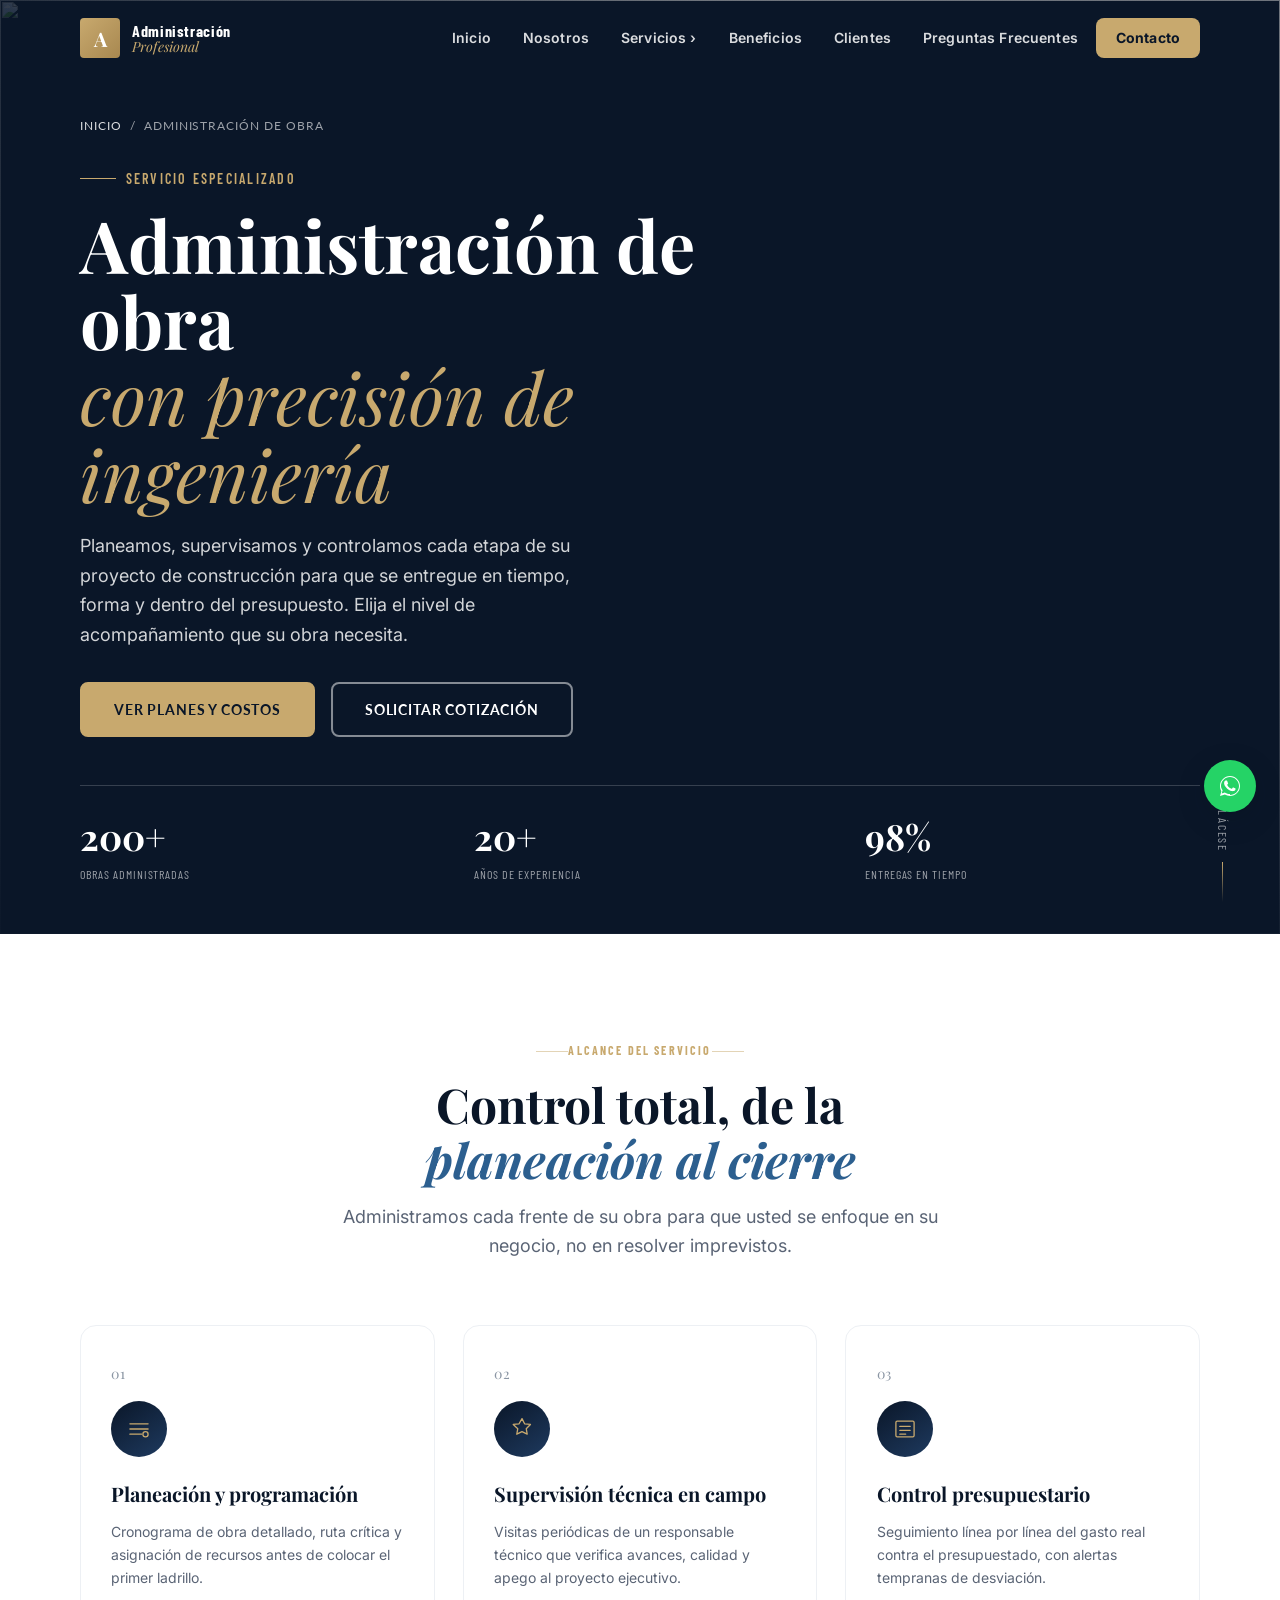
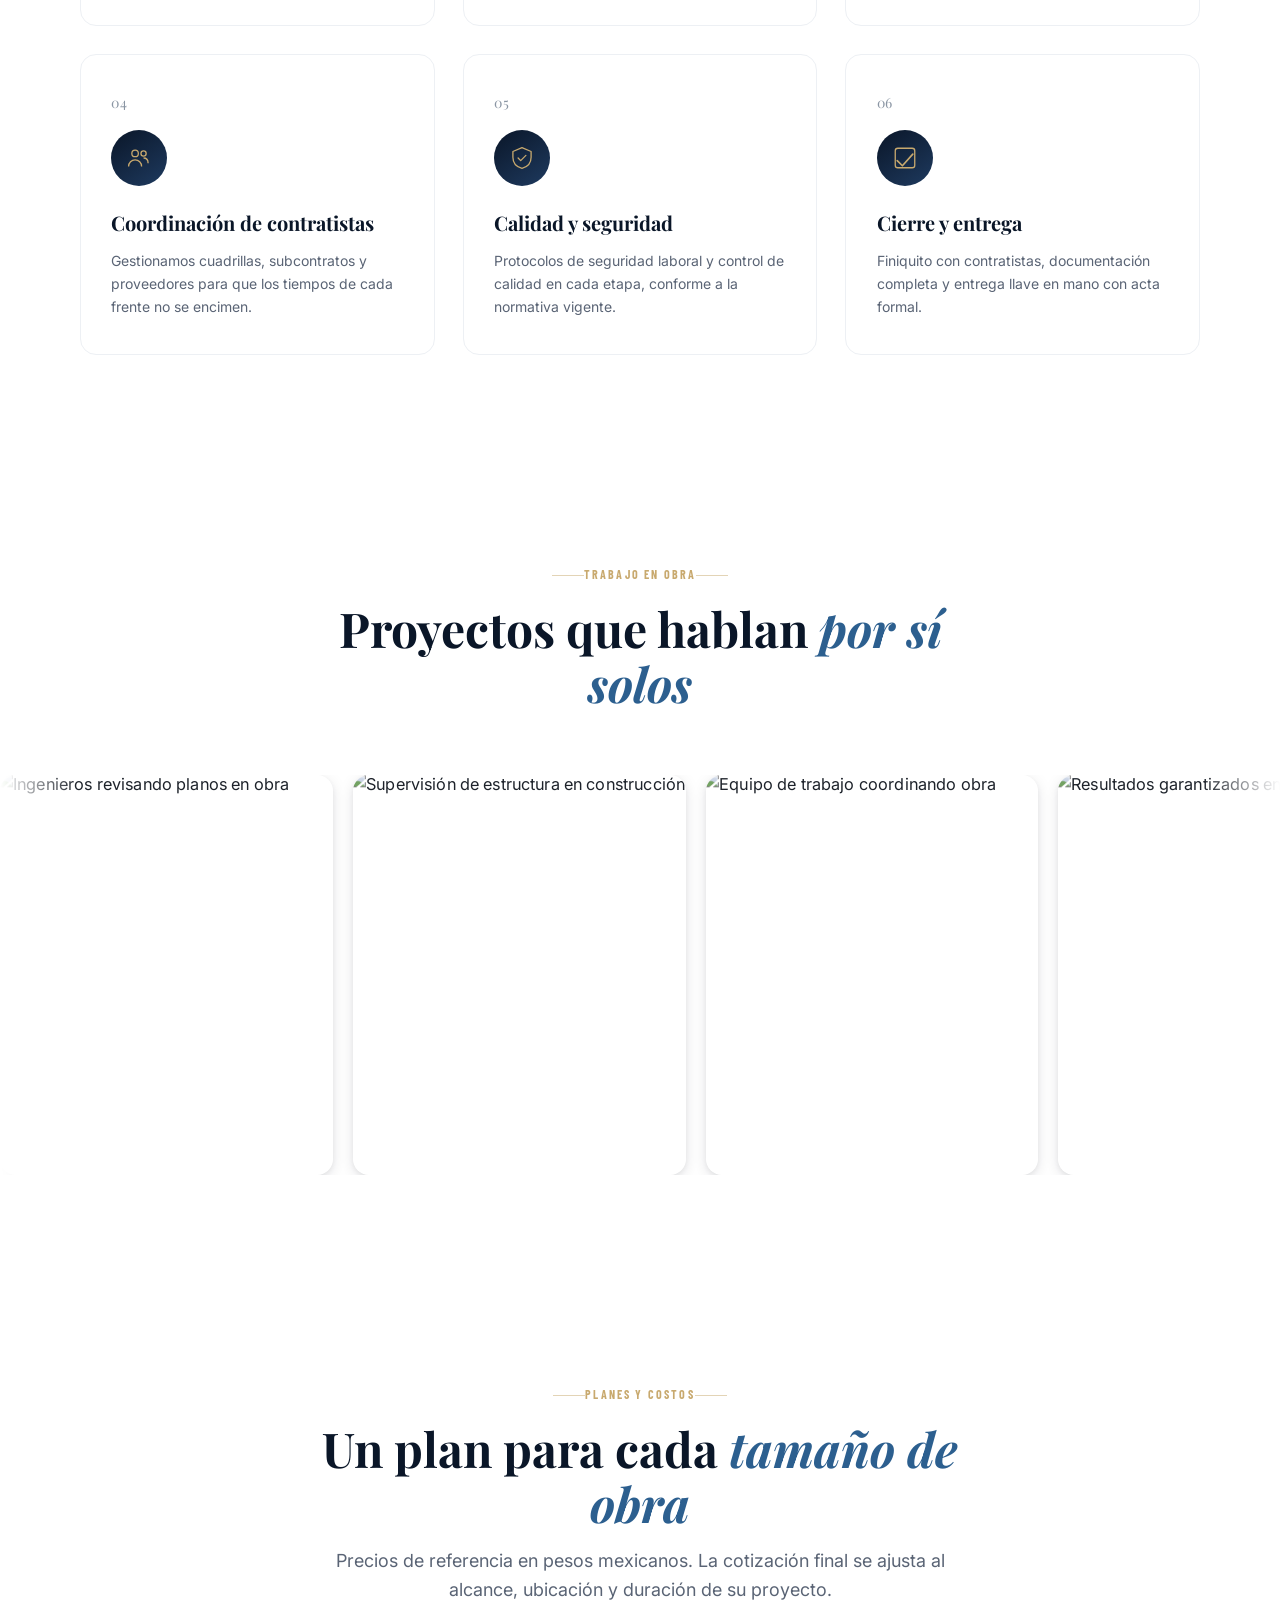
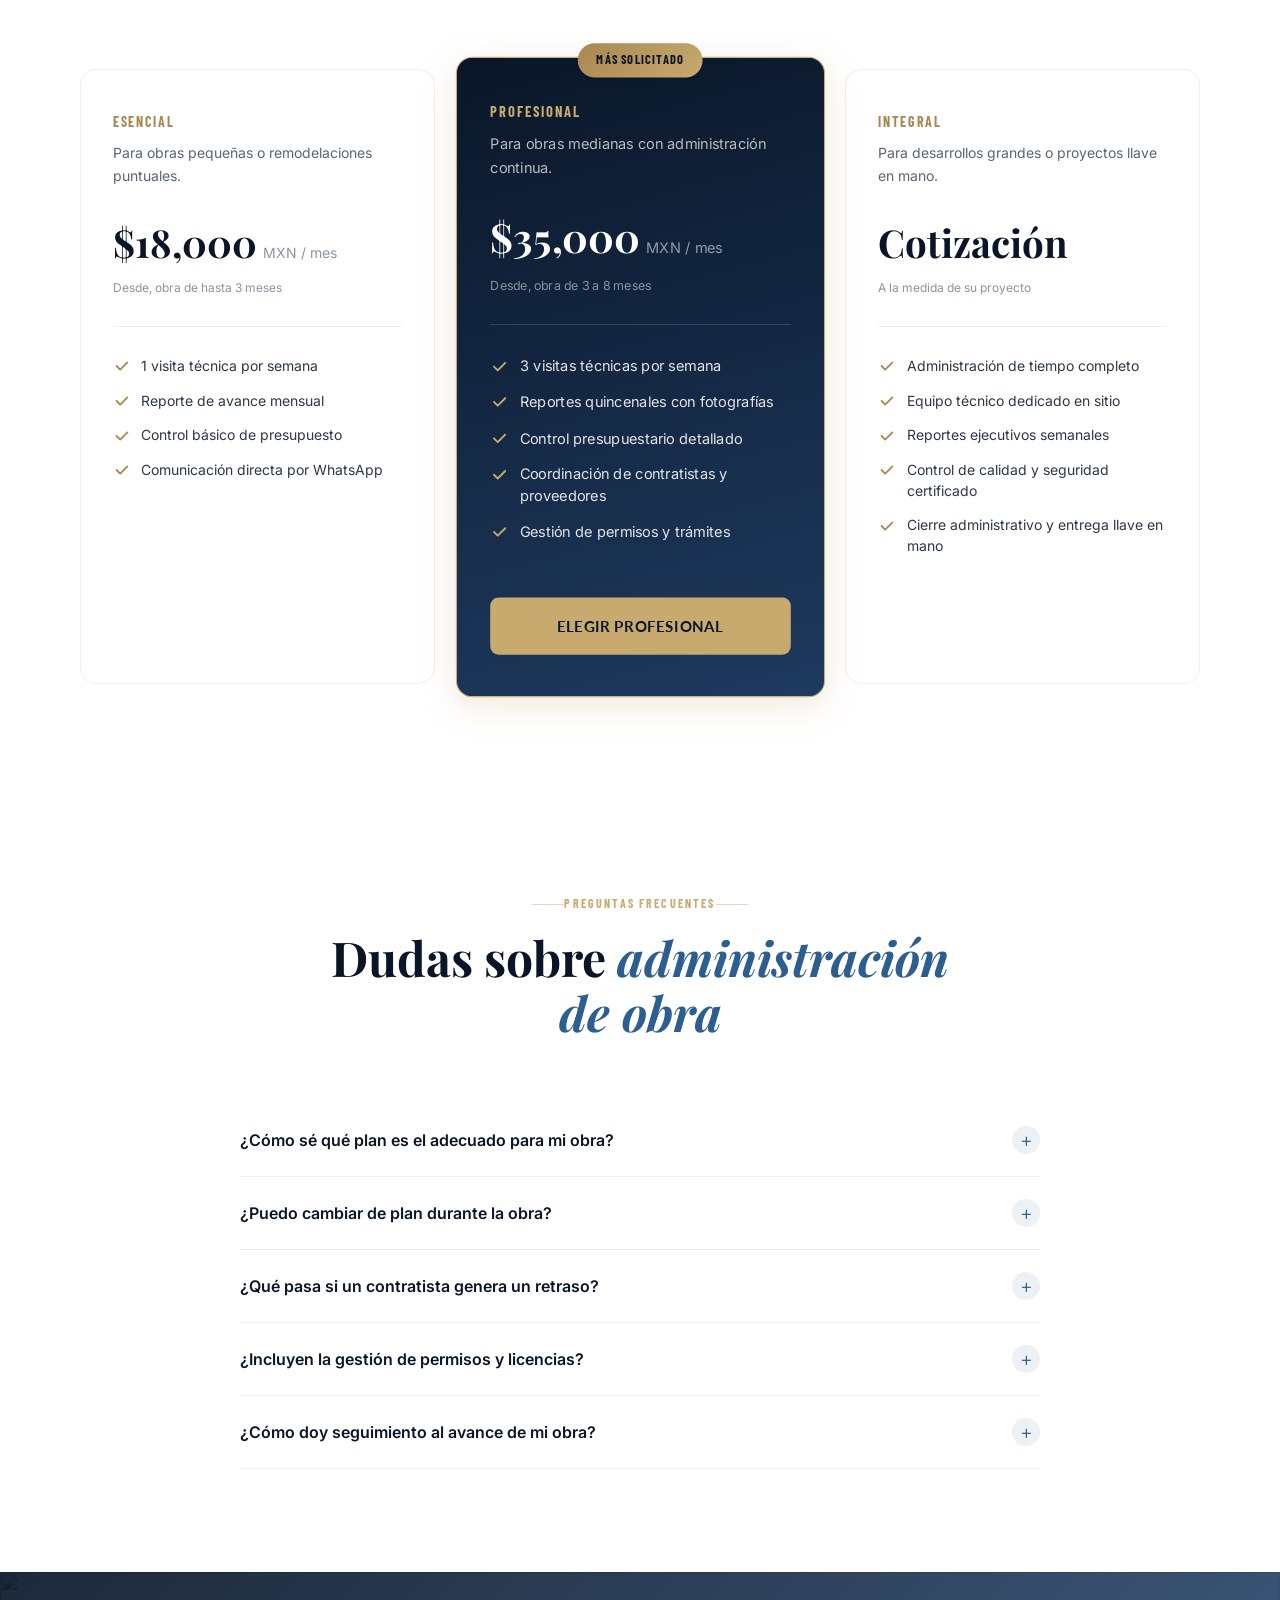
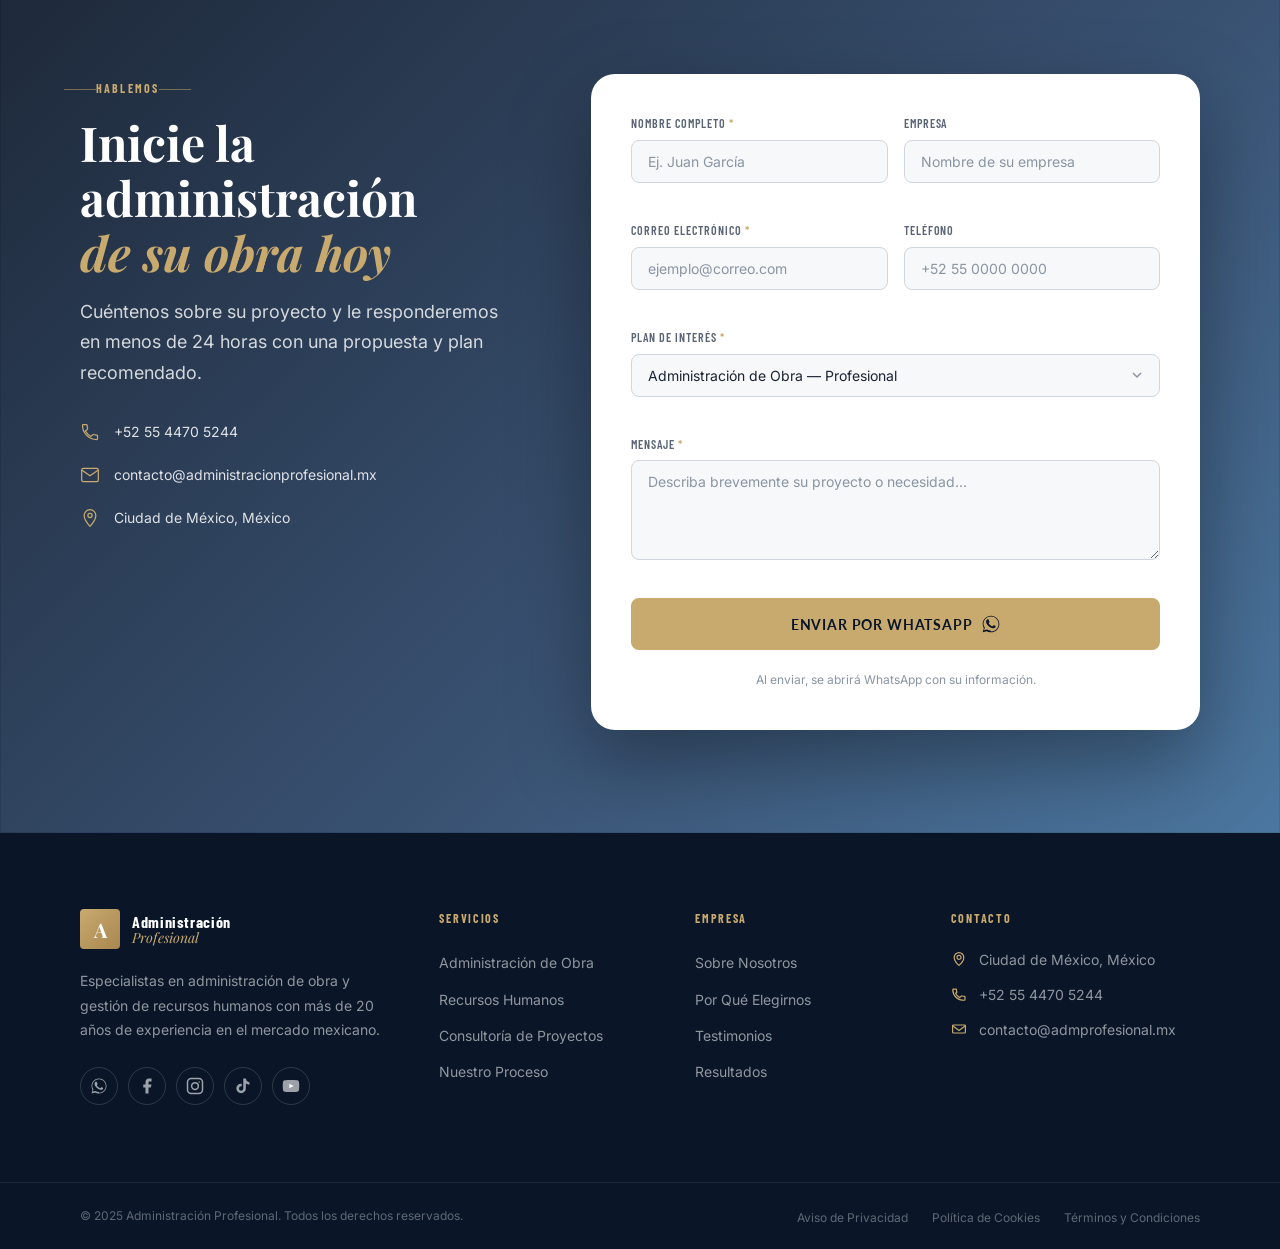
==== administracion-de-obra.html @ e3b8bb95 "nueva pagina" ====
<!DOCTYPE html>
<html lang="es">
<head>
  <meta charset="UTF-8" />
  <meta name="viewport" content="width=device-width, initial-scale=1.0" />
  <meta name="description" content="Administración de obra profesional: planeación, supervisión técnica, control presupuestario y coordinación de contratistas. Conozca nuestros planes y costos." />
  <meta name="keywords" content="administración de obra, supervisión de obra, control presupuestario, construcción, planes y costos, México" />
  <meta name="author" content="Servicios Profesionales" />
  <meta property="og:title" content="Administración de Obra | Planes y Costos | Servicios Profesionales" />
  <meta property="og:description" content="Control total del ciclo constructivo. Conozca a detalle qué incluye nuestro servicio de administración de obra y elija el plan ideal para su proyecto." />
  <meta property="og:type" content="website" />
  <meta property="og:image" content="https://images.pexels.com/videos/1197802/free-video-1197802.jpg?auto=compress&cs=tinysrgb&h=630&w=1200" />
  <title>Administración de Obra | Planes y Costos | Servicios Profesionales</title>
  <link rel="icon" type="image/svg+xml" href="data:image/svg+xml,<svg xmlns='http://www.w3.org/2000/svg' viewBox='0 0 32 32'><rect width='32' height='32' rx='4' fill='%230A1628'/><text y='24' x='4' font-size='22' fill='%23C8A96E'>A</text></svg>" />
  <link rel="preconnect" href="https://fonts.googleapis.com" />
  <link rel="preconnect" href="https://fonts.gstatic.com" crossorigin />
  <link href="https://fonts.googleapis.com/css2?family=Playfair+Display:ital,wght@0,400;0,600;0,700;1,400&family=Inter:wght@300;400;500;600&family=Barlow+Condensed:wght@400;500;600;700&family=Lato:wght@300;400;700&display=swap" rel="stylesheet" />
  <link rel="stylesheet" href="style.css" />
</head>
<body>

  <!-- Barra de progreso de scroll -->
  <div id="scroll-progress" aria-hidden="true"></div>

  <!-- ===== HEADER ===== -->
  <header id="header" role="banner">
    <div class="header-inner">
      <a href="index.html#inicio" class="logo" aria-label="Ir al inicio">
        <span class="logo-mark">A</span>
        <span class="logo-text">
          <strong>Administración</strong>
          <em>Profesional</em>
        </span>
      </a>

      <!-- Nav desktop: visible en escritorio, oculto en móvil -->
      <nav id="main-nav-desktop" role="navigation" aria-label="Menú principal" class="nav-desktop">
        <ul class="nav-list">
          <li><a href="index.html#inicio" class="nav-link">Inicio</a></li>
          <li><a href="index.html#nosotros" class="nav-link">Nosotros</a></li>
          <li class="has-submenu">
            <a href="index.html#servicios" class="nav-link active">Servicios <span class="chevron">›</span></a>
            <ul class="submenu" role="menu">
              <li><a href="administracion-de-obra.html" role="menuitem">Administración de Obra</a></li>
              <li><a href="index.html#servicios" role="menuitem">Recursos Humanos</a></li>
            </ul>
          </li>
          <li><a href="index.html#beneficios" class="nav-link">Beneficios</a></li>
          <li><a href="index.html#clientes" class="nav-link">Clientes</a></li>
          <li><a href="index.html#faq" class="nav-link">Preguntas Frecuentes</a></li>
          <li><a href="#contacto" class="nav-link nav-cta">Contacto</a></li>
        </ul>
      </nav>

      <!-- Hamburger: visible solo en móvil -->
      <button class="hamburger" id="hamburger" aria-label="Abrir menú" aria-expanded="false" aria-controls="main-nav-mobile">
        <span></span><span></span><span></span>
      </button>
    </div>
  </header>

  <!-- Nav móvil: drawer independiente fuera del header -->
  <div id="main-nav-mobile" class="mobile-nav" aria-hidden="true" role="dialog" aria-label="Menú de navegación">
    <nav>
      <ul class="mobile-nav-list">
        <li><a href="index.html#inicio">Inicio</a></li>
        <li><a href="index.html#nosotros">Nosotros</a></li>
        <li><a href="administracion-de-obra.html">Administración de Obra</a></li>
        <li><a href="index.html#servicios">Recursos Humanos</a></li>
        <li><a href="index.html#beneficios">Beneficios</a></li>
        <li><a href="index.html#clientes">Clientes</a></li>
        <li><a href="index.html#faq">Preguntas Frecuentes</a></li>
        <li class="mobile-nav-cta"><a href="#contacto">Contacto</a></li>
      </ul>
    </nav>
  </div>
  <div class="nav-overlay" id="nav-overlay" aria-hidden="true"></div>

  <!-- ===== MINI HERO CON VIDEO ===== -->
  <section id="inicio" class="mini-hero" aria-label="Administración de Obra">
    <div class="mini-hero-media" aria-hidden="true">
      <img src="https://images.pexels.com/videos/1197802/free-video-1197802.jpg?auto=compress&cs=tinysrgb&h=1080&w=1920" alt="" id="mini-hero-poster" />
      <video autoplay muted loop playsinline preload="metadata"
             poster="https://images.pexels.com/videos/1197802/free-video-1197802.jpg?auto=compress&cs=tinysrgb&h=1080&w=1920">
        <source src="https://videos.pexels.com/video-files/1197802/1197802-hd_1920_1080_25fps.mp4" type="video/mp4" />
      </video>
    </div>
    <div class="mini-hero-overlay" aria-hidden="true"></div>

    <div class="mini-hero-content">
      <p class="mini-hero-crumb">
        <a href="index.html">Inicio</a> <span aria-hidden="true">/</span> <span>Administración de Obra</span>
      </p>
      <span class="mini-hero-eyebrow">Servicio especializado</span>
      <h1 class="mini-hero-title">Administración de obra<em>con precisión de ingeniería</em></h1>
      <p class="mini-hero-desc">Planeamos, supervisamos y controlamos cada etapa de su proyecto de construcción para que se entregue en tiempo, forma y dentro del presupuesto. Elija el nivel de acompañamiento que su obra necesita.</p>
      <div class="mini-hero-actions">
        <a href="#planes" class="btn btn-primary">Ver planes y costos</a>
        <a href="#contacto" class="btn btn-outline">Solicitar cotización</a>
      </div>

      <div class="mini-hero-stats">
        <div class="mini-hero-stat">
          <strong>200+</strong>
          <span>Obras administradas</span>
        </div>
        <div class="mini-hero-stat">
          <strong>20+</strong>
          <span>Años de experiencia</span>
        </div>
        <div class="mini-hero-stat">
          <strong>98%</strong>
          <span>Entregas en tiempo</span>
        </div>
      </div>
    </div>

    <div class="mini-hero-scroll-cue" aria-hidden="true">
      <span>Desplácese</span>
      <div class="cue-line"></div>
    </div>
  </section>

  <!-- ===== QUÉ INCLUYE EL SERVICIO ===== -->
  <section id="alcance" class="section coverage-section" aria-label="Qué incluye el servicio">
    <div class="container">
      <div class="section-header reveal-up">
        <span class="section-eyebrow">Alcance del servicio</span>
        <h2 class="section-title">Control total, de la <em>planeación al cierre</em></h2>
        <p class="section-subtitle">Administramos cada frente de su obra para que usted se enfoque en su negocio, no en resolver imprevistos.</p>
      </div>

      <div class="coverage-grid">

        <div class="coverage-card reveal-up" style="--delay: 0s">
          <span class="coverage-index">01</span>
          <div class="coverage-icon" aria-hidden="true">
            <svg viewBox="0 0 40 40" fill="none"><path d="M6 12h28M6 20h28M6 28h18" stroke="currentColor" stroke-width="2" stroke-linecap="round"/><circle cx="30" cy="28" r="4" stroke="currentColor" stroke-width="2"/></svg>
          </div>
          <h3>Planeación y programación</h3>
          <p>Cronograma de obra detallado, ruta crítica y asignación de recursos antes de colocar el primer ladrillo.</p>
        </div>

        <div class="coverage-card reveal-up" style="--delay: 0.08s">
          <div class="coverage-index">02</div>
          <div class="coverage-icon" aria-hidden="true">
            <svg viewBox="0 0 40 40" fill="none"><path d="M20 4l4 8 9 1-6.5 6.5L28 28l-8-4-8 4 1.5-8.5L6.5 13l9-1 4.5-8z" stroke="currentColor" stroke-width="2" stroke-linejoin="round"/></svg>
          </div>
          <h3>Supervisión técnica en campo</h3>
          <p>Visitas periódicas de un responsable técnico que verifica avances, calidad y apego al proyecto ejecutivo.</p>
        </div>

        <div class="coverage-card reveal-up" style="--delay: 0.16s">
          <div class="coverage-index">03</div>
          <div class="coverage-icon" aria-hidden="true">
            <svg viewBox="0 0 40 40" fill="none"><rect x="6" y="8" width="28" height="24" rx="2" stroke="currentColor" stroke-width="2"/><path d="M12 16h16M12 22h16M12 28h9" stroke="currentColor" stroke-width="2" stroke-linecap="round"/></svg>
          </div>
          <h3>Control presupuestario</h3>
          <p>Seguimiento línea por línea del gasto real contra el presupuestado, con alertas tempranas de desviación.</p>
        </div>

        <div class="coverage-card reveal-up" style="--delay: 0.24s">
          <div class="coverage-index">04</div>
          <div class="coverage-icon" aria-hidden="true">
            <svg viewBox="0 0 40 40" fill="none"><circle cx="14" cy="13" r="5" stroke="currentColor" stroke-width="2"/><circle cx="27" cy="13" r="4" stroke="currentColor" stroke-width="2"/><path d="M4 33c0-6 4.5-10 10-10s10 4 10 10" stroke="currentColor" stroke-width="2"/><path d="M27 20c4 0 7 3 7 8" stroke="currentColor" stroke-width="2"/></svg>
          </div>
          <h3>Coordinación de contratistas</h3>
          <p>Gestionamos cuadrillas, subcontratos y proveedores para que los tiempos de cada frente no se encimen.</p>
        </div>

        <div class="coverage-card reveal-up" style="--delay: 0.32s">
          <div class="coverage-index">05</div>
          <div class="coverage-icon" aria-hidden="true">
            <svg viewBox="0 0 40 40" fill="none"><path d="M20 4l14 6v9c0 9-6 15-14 17-8-2-14-8-14-17v-9l14-6z" stroke="currentColor" stroke-width="2" stroke-linejoin="round"/><path d="M14 20l4 4 8-8" stroke="currentColor" stroke-width="2" stroke-linecap="round" stroke-linejoin="round"/></svg>
          </div>
          <h3>Calidad y seguridad</h3>
          <p>Protocolos de seguridad laboral y control de calidad en cada etapa, conforme a la normativa vigente.</p>
        </div>

        <div class="coverage-card reveal-up" style="--delay: 0.4s">
          <div class="coverage-index">06</div>
          <div class="coverage-icon" aria-hidden="true">
            <svg viewBox="0 0 40 40" fill="none"><path d="M8 24l8 8 16-18" stroke="currentColor" stroke-width="2.5" stroke-linecap="round" stroke-linejoin="round"/><rect x="5" y="5" width="30" height="30" rx="4" stroke="currentColor" stroke-width="2"/></svg>
          </div>
          <h3>Cierre y entrega</h3>
          <p>Finiquito con contratistas, documentación completa y entrega llave en mano con acta formal.</p>
        </div>

      </div>
    </div>
  </section>

  <!-- ===== GALERÍA EN MOVIMIENTO ===== -->
  <section class="section gallery-section" aria-label="Obras administradas">
    <div class="container">
      <div class="section-header reveal-up">
        <span class="section-eyebrow">Trabajo en obra</span>
        <h2 class="section-title">Proyectos que hablan <em>por sí solos</em></h2>
      </div>
    </div>
    <div class="gallery-marquee">
      <div class="gallery-track">

        <div class="gallery-item">
          <img src="https://images.unsplash.com/photo-1541888946425-d81bb19240f5?w=700&q=80" alt="Ingenieros revisando planos en obra" loading="lazy" />
          <div class="gallery-item-caption">Revisión de proyecto ejecutivo en sitio</div>
        </div>
        <div class="gallery-item">
          <img src="https://images.unsplash.com/photo-1504307651254-35680f356dfd?w=700&q=80" alt="Supervisión de estructura en construcción" loading="lazy" />
          <div class="gallery-item-caption">Supervisión de avance estructural</div>
        </div>
        <div class="gallery-item">
          <img src="https://images.unsplash.com/photo-1600880292203-757bb62b4baf?w=700&q=80" alt="Equipo de trabajo coordinando obra" loading="lazy" />
          <div class="gallery-item-caption">Reunión de coordinación en obra</div>
        </div>
        <div class="gallery-item">
          <img src="https://images.unsplash.com/photo-1504917595217-d4dc5ebe6122?w=700&q=80" alt="Resultados garantizados en construcción" loading="lazy" />
          <div class="gallery-item-caption">Resultados que se notan en obra</div>
        </div>
        <div class="gallery-item">
          <img src="https://images.unsplash.com/photo-1581094794329-c8112a89af12?w=700&q=80" alt="Control de calidad en materiales de obra" loading="lazy" />
          <div class="gallery-item-caption">Control de calidad de materiales</div>
        </div>
        <div class="gallery-item">
          <img src="https://images.unsplash.com/photo-1486406146926-c627a92ad1ab?w=700&q=80" alt="Planeación y documentación técnica" loading="lazy" />
          <div class="gallery-item-caption">Planeación y documentación técnica</div>
        </div>

        <!-- Set duplicado para loop continuo -->
        <div class="gallery-item" aria-hidden="true">
          <img src="https://images.unsplash.com/photo-1541888946425-d81bb19240f5?w=700&q=80" alt="" loading="lazy" />
          <div class="gallery-item-caption">Revisión de proyecto ejecutivo en sitio</div>
        </div>
        <div class="gallery-item" aria-hidden="true">
          <img src="https://images.unsplash.com/photo-1504307651254-35680f356dfd?w=700&q=80" alt="" loading="lazy" />
          <div class="gallery-item-caption">Supervisión de avance estructural</div>
        </div>
        <div class="gallery-item" aria-hidden="true">
          <img src="https://images.unsplash.com/photo-1600880292203-757bb62b4baf?w=700&q=80" alt="" loading="lazy" />
          <div class="gallery-item-caption">Reunión de coordinación en obra</div>
        </div>
        <div class="gallery-item" aria-hidden="true">
          <img src="https://images.unsplash.com/photo-1504917595217-d4dc5ebe6122?w=700&q=80" alt="" loading="lazy" />
          <div class="gallery-item-caption">Resultados que se notan en obra</div>
        </div>
        <div class="gallery-item" aria-hidden="true">
          <img src="https://images.unsplash.com/photo-1581094794329-c8112a89af12?w=700&q=80" alt="" loading="lazy" />
          <div class="gallery-item-caption">Control de calidad de materiales</div>
        </div>
        <div class="gallery-item" aria-hidden="true">
          <img src="https://images.unsplash.com/photo-1486406146926-c627a92ad1ab?w=700&q=80" alt="" loading="lazy" />
          <div class="gallery-item-caption">Planeación y documentación técnica</div>
        </div>

      </div>
    </div>
  </section>

  <!-- ===== PLANES Y COSTOS ===== -->
  <section id="planes" class="section pricing-section" aria-label="Planes y costos">
    <div class="container">
      <div class="section-header reveal-up">
        <span class="section-eyebrow">Planes y costos</span>
        <h2 class="section-title">Un plan para cada <em>tamaño de obra</em></h2>
        <p class="section-subtitle">Precios de referencia en pesos mexicanos. La cotización final se ajusta al alcance, ubicación y duración de su proyecto.</p>
      </div>

      <div class="pricing-grid">

        <div class="pricing-card reveal-up" style="--delay: 0s">
          <span class="pricing-name">Esencial</span>
          <p class="pricing-tagline">Para obras pequeñas o remodelaciones puntuales.</p>
          <div class="pricing-price"><span class="amount">$18,000</span><span class="period">MXN&nbsp;/&nbsp;mes</span></div>
          <p class="pricing-note">Desde, obra de hasta 3 meses</p>
          <div class="pricing-divider"></div>
          <ul class="pricing-features">
            <li><svg viewBox="0 0 20 20" fill="none"><path d="M4 10l4 4 8-8" stroke="currentColor" stroke-width="2" stroke-linecap="round" stroke-linejoin="round"/></svg>1 visita técnica por semana</li>
            <li><svg viewBox="0 0 20 20" fill="none"><path d="M4 10l4 4 8-8" stroke="currentColor" stroke-width="2" stroke-linecap="round" stroke-linejoin="round"/></svg>Reporte de avance mensual</li>
            <li><svg viewBox="0 0 20 20" fill="none"><path d="M4 10l4 4 8-8" stroke="currentColor" stroke-width="2" stroke-linecap="round" stroke-linejoin="round"/></svg>Control básico de presupuesto</li>
            <li><svg viewBox="0 0 20 20" fill="none"><path d="M4 10l4 4 8-8" stroke="currentColor" stroke-width="2" stroke-linecap="round" stroke-linejoin="round"/></svg>Comunicación directa por WhatsApp</li>
          </ul>
          <a href="https://wa.me/9992657169?text=Hola%2C%20me%20interesa%20el%20plan%20Esencial%20de%20Administraci%C3%B3n%20de%20Obra.%20%C2%BFMe%20podr%C3%ADan%20dar%20m%C3%A1s%20informaci%C3%B3n%3F" target="_blank" rel="noopener noreferrer" class="btn btn-outline pricing-cta">Elegir Esencial</a>
        </div>

        <div class="pricing-card featured reveal-up" style="--delay: 0.1s">
          <span class="pricing-badge">Más solicitado</span>
          <span class="pricing-name">Profesional</span>
          <p class="pricing-tagline">Para obras medianas con administración continua.</p>
          <div class="pricing-price"><span class="amount">$35,000</span><span class="period">MXN&nbsp;/&nbsp;mes</span></div>
          <p class="pricing-note">Desde, obra de 3 a 8 meses</p>
          <div class="pricing-divider"></div>
          <ul class="pricing-features">
            <li><svg viewBox="0 0 20 20" fill="none"><path d="M4 10l4 4 8-8" stroke="currentColor" stroke-width="2" stroke-linecap="round" stroke-linejoin="round"/></svg>3 visitas técnicas por semana</li>
            <li><svg viewBox="0 0 20 20" fill="none"><path d="M4 10l4 4 8-8" stroke="currentColor" stroke-width="2" stroke-linecap="round" stroke-linejoin="round"/></svg>Reportes quincenales con fotografías</li>
            <li><svg viewBox="0 0 20 20" fill="none"><path d="M4 10l4 4 8-8" stroke="currentColor" stroke-width="2" stroke-linecap="round" stroke-linejoin="round"/></svg>Control presupuestario detallado</li>
            <li><svg viewBox="0 0 20 20" fill="none"><path d="M4 10l4 4 8-8" stroke="currentColor" stroke-width="2" stroke-linecap="round" stroke-linejoin="round"/></svg>Coordinación de contratistas y proveedores</li>
            <li><svg viewBox="0 0 20 20" fill="none"><path d="M4 10l4 4 8-8" stroke="currentColor" stroke-width="2" stroke-linecap="round" stroke-linejoin="round"/></svg>Gestión de permisos y trámites</li>
          </ul>
          <a href="https://wa.me/9992657169?text=Hola%2C%20me%20interesa%20el%20plan%20Profesional%20de%20Administraci%C3%B3n%20de%20Obra.%20%C2%BFMe%20podr%C3%ADan%20dar%20m%C3%A1s%20informaci%C3%B3n%3F" target="_blank" rel="noopener noreferrer" class="btn btn-primary pricing-cta">Elegir Profesional</a>
        </div>

        <div class="pricing-card reveal-up" style="--delay: 0.2s">
          <span class="pricing-name">Integral</span>
          <p class="pricing-tagline">Para desarrollos grandes o proyectos llave en mano.</p>
          <div class="pricing-price"><span class="amount">Cotización</span></div>
          <p class="pricing-note">A la medida de su proyecto</p>
          <div class="pricing-divider"></div>
          <ul class="pricing-features">
            <li><svg viewBox="0 0 20 20" fill="none"><path d="M4 10l4 4 8-8" stroke="currentColor" stroke-width="2" stroke-linecap="round" stroke-linejoin="round"/></svg>Administración de tiempo completo</li>
            <li><svg viewBox="0 0 20 20" fill="none"><path d="M4 10l4 4 8-8" stroke="currentColor" stroke-width="2" stroke-linecap="round" stroke-linejoin="round"/></svg>Equipo técnico dedicado en sitio</li>
            <li><svg viewBox="0 0 20 20" fill="none"><path d="M4 10l4 4 8-8" stroke="currentColor" stroke-width="2" stroke-linecap="round" stroke-linejoin="round"/></svg>Reportes ejecutivos semanales</li>
            <li><svg viewBox="0 0 20 20" fill="none"><path d="M4 10l4 4 8-8" stroke="currentColor" stroke-width="2" stroke-linecap="round" stroke-linejoin="round"/></svg>Control de calidad y seguridad certificado</li>
            <li><svg viewBox="0 0 20 20" fill="none"><path d="M4 10l4 4 8-8" stroke="currentColor" stroke-width="2" stroke-linecap="round" stroke-linejoin="round"/></svg>Cierre administrativo y entrega llave en mano</li>
          </ul>
          <a href="https://wa.me/9992657169?text=Hola%2C%20me%20interesa%20el%20plan%20Integral%20de%20Administraci%C3%B3n%20de%20Obra.%20%C2%BFMe%20podr%C3%ADan%20dar%20m%C3%A1s%20informaci%C3%B3n%3F" target="_blank" rel="noopener noreferrer" class="btn btn-outline pricing-cta">Solicitar cotización</a>
        </div>

      </div>
    </div>
  </section>

  <!-- ===== FAQ ===== -->
  <section id="faq" class="section faq-section" aria-label="Preguntas frecuentes">
    <div class="container">
      <div class="section-header reveal-up">
        <span class="section-eyebrow">Preguntas Frecuentes</span>
        <h2 class="section-title">Dudas sobre <em>administración de obra</em></h2>
      </div>
      <div class="faq-grid">
        <div class="accordion reveal-up">

          <div class="accordion-item">
            <button class="accordion-btn" aria-expanded="false">
              <span>¿Cómo sé qué plan es el adecuado para mi obra?</span>
              <span class="acc-icon" aria-hidden="true">+</span>
            </button>
            <div class="accordion-panel">
              <p>Depende del tamaño, duración y complejidad del proyecto. En la consulta inicial, sin costo, evaluamos su obra y le recomendamos el plan que mejor se ajusta a sus necesidades y presupuesto.</p>
            </div>
          </div>

          <div class="accordion-item">
            <button class="accordion-btn" aria-expanded="false">
              <span>¿Puedo cambiar de plan durante la obra?</span>
              <span class="acc-icon" aria-hidden="true">+</span>
            </button>
            <div class="accordion-panel">
              <p>Sí. Muchos proyectos cambian de ritmo conforme avanzan las etapas. Puede subir o bajar de plan al cierre de cada mes, sin penalización.</p>
            </div>
          </div>

          <div class="accordion-item">
            <button class="accordion-btn" aria-expanded="false">
              <span>¿Qué pasa si un contratista genera un retraso?</span>
              <span class="acc-icon" aria-hidden="true">+</span>
            </button>
            <div class="accordion-panel">
              <p>Damos seguimiento puntual a cada frente de trabajo. Si detectamos un retraso, activamos un plan de contingencia y le informamos de inmediato junto con las opciones disponibles para recuperar el tiempo.</p>
            </div>
          </div>

          <div class="accordion-item">
            <button class="accordion-btn" aria-expanded="false">
              <span>¿Incluyen la gestión de permisos y licencias?</span>
              <span class="acc-icon" aria-hidden="true">+</span>
            </button>
            <div class="accordion-panel">
              <p>Los planes Profesional e Integral incluyen gestión de permisos y trámites ante las autoridades correspondientes. En el plan Esencial esta gestión se puede añadir como servicio adicional.</p>
            </div>
          </div>

          <div class="accordion-item">
            <button class="accordion-btn" aria-expanded="false">
              <span>¿Cómo doy seguimiento al avance de mi obra?</span>
              <span class="acc-icon" aria-hidden="true">+</span>
            </button>
            <div class="accordion-panel">
              <p>Recibe reportes periódicos con fotografías, porcentaje de avance y estado del presupuesto, además de comunicación directa por WhatsApp con el responsable técnico asignado a su proyecto.</p>
            </div>
          </div>

        </div>
      </div>
    </div>
  </section>

  <!-- ===== CONTACTO ===== -->
  <section id="contacto" class="section contact-section" aria-label="Formulario de contacto">
    <div class="contact-bg" aria-hidden="true">
      <img src="https://images.unsplash.com/photo-1541888946425-d81bb19240f5?w=1920&q=80" alt="" loading="lazy" />
      <div class="contact-overlay"></div>
    </div>
    <div class="container">
      <div class="contact-grid">
        <div class="contact-info reveal-left">
          <span class="section-eyebrow">Hablemos</span>
          <h2 class="section-title">Inicie la administración<br><em>de su obra hoy</em></h2>
          <p class="contact-lead">Cuéntenos sobre su proyecto y le responderemos en menos de 24 horas con una propuesta y plan recomendado.</p>
          <ul class="contact-details">
            <li>
              <span class="contact-icon" aria-hidden="true">
                <svg viewBox="0 0 24 24" fill="none"><path d="M6.6 10.8c1.4 2.8 3.8 5.1 6.6 6.6l2.2-2.2c.3-.3.7-.4 1-.2 1.1.4 2.3.6 3.6.6.6 0 1 .4 1 1V20c0 .6-.4 1-1 1-9.4 0-17-7.6-17-17 0-.6.4-1 1-1h3.5c.6 0 1 .4 1 1 0 1.3.2 2.5.6 3.6.1.3 0 .7-.2 1L6.6 10.8z" stroke="currentColor" stroke-width="1.5"/></svg>
              </span>
              <span>+52 55 4470 5244</span>
            </li>
            <li>
              <span class="contact-icon" aria-hidden="true">
                <svg viewBox="0 0 24 24" fill="none"><path d="M20 4H4c-1.1 0-2 .9-2 2v12c0 1.1.9 2 2 2h16c1.1 0 2-.9 2-2V6c0-1.1-.9-2-2-2z" stroke="currentColor" stroke-width="1.5"/><path d="M22 6l-10 7L2 6" stroke="currentColor" stroke-width="1.5"/></svg>
              </span>
              <span>contacto@administracionprofesional.mx</span>
            </li>
            <li>
              <span class="contact-icon" aria-hidden="true">
                <svg viewBox="0 0 24 24" fill="none"><path d="M12 2C8.1 2 5 5.1 5 9c0 5.3 7 13 7 13s7-7.7 7-13c0-3.9-3.1-7-7-7z" stroke="currentColor" stroke-width="1.5"/><circle cx="12" cy="9" r="2.5" stroke="currentColor" stroke-width="1.5"/></svg>
              </span>
              <span>Ciudad de México, México</span>
            </li>
          </ul>
        </div>

        <div class="contact-form-wrapper reveal-right">
          <form id="contact-form" class="contact-form" novalidate aria-label="Formulario de contacto">
            <div class="form-row">
              <div class="form-group">
                <label for="nombre">Nombre completo <span aria-hidden="true">*</span></label>
                <input type="text" id="nombre" name="nombre" placeholder="Ej. Juan García" required autocomplete="name" />
                <span class="form-error" role="alert"></span>
              </div>
              <div class="form-group">
                <label for="empresa">Empresa</label>
                <input type="text" id="empresa" name="empresa" placeholder="Nombre de su empresa" autocomplete="organization" />
              </div>
            </div>
            <div class="form-row">
              <div class="form-group">
                <label for="correo">Correo electrónico <span aria-hidden="true">*</span></label>
                <input type="email" id="correo" name="correo" placeholder="ejemplo@correo.com" required autocomplete="email" />
                <span class="form-error" role="alert"></span>
              </div>
              <div class="form-group">
                <label for="telefono">Teléfono</label>
                <input type="tel" id="telefono" name="telefono" placeholder="+52 55 0000 0000" autocomplete="tel" />
              </div>
            </div>
            <div class="form-group">
              <label for="servicio">Plan de interés <span aria-hidden="true">*</span></label>
              <select id="servicio" name="servicio" required>
                <option value="Administración de Obra - Esencial">Administración de Obra — Esencial</option>
                <option value="Administración de Obra - Profesional" selected>Administración de Obra — Profesional</option>
                <option value="Administración de Obra - Integral">Administración de Obra — Integral</option>
                <option value="Administración de Obra - Por definir">Aún no sé, necesito asesoría</option>
              </select>
              <span class="form-error" role="alert"></span>
            </div>
            <div class="form-group">
              <label for="mensaje">Mensaje <span aria-hidden="true">*</span></label>
              <textarea id="mensaje" name="mensaje" rows="4" placeholder="Describa brevemente su proyecto o necesidad..." required></textarea>
              <span class="form-error" role="alert"></span>
            </div>
            <button type="submit" class="btn btn-primary btn-full">
              <span>Enviar por WhatsApp</span>
              <svg viewBox="0 0 24 24" fill="currentColor" aria-hidden="true"><path d="M17.5 14.4c-.3-.1-1.7-.8-1.9-.9-.3-.1-.5-.1-.7.1-.2.3-.7.9-.9 1.1-.2.2-.3.2-.6.1-.3-.1-1.3-.5-2.4-1.5-.9-.8-1.5-1.8-1.7-2.1-.2-.3 0-.5.1-.6l.4-.5c.1-.2.2-.3.3-.5.1-.2 0-.4 0-.5-.1-.1-.7-1.6-.9-2.2-.2-.6-.5-.5-.7-.5h-.6c-.2 0-.5.1-.8.4-.3.3-1 1-1 2.4 0 1.4 1 2.8 1.1 3 .1.2 2 3 4.8 4.2.7.3 1.2.5 1.6.6.7.2 1.3.2 1.8.1.6-.1 1.7-.7 2-1.4.2-.6.2-1.2.1-1.3z"/><path d="M12 2C6.5 2 2 6.5 2 12c0 1.9.5 3.7 1.4 5.2L2 22l4.9-1.4C8.3 21.5 10.1 22 12 22c5.5 0 10-4.5 10-10S17.5 2 12 2zm0 18c-1.7 0-3.4-.5-4.8-1.3l-.3-.2-3.2.9.9-3.1-.2-.3C3.5 14.8 3 13.4 3 12c0-5 4-9 9-9s9 4 9 9-4 9-9 9z"/></svg>
            </button>
            <p class="form-note">Al enviar, se abrirá WhatsApp con su información.</p>
          </form>
        </div>
      </div>
    </div>
  </section>

  <!-- ===== FOOTER ===== -->
  <footer class="footer" role="contentinfo">
    <div class="footer-main">
      <div class="container">
        <div class="footer-grid">

          <div class="footer-col footer-brand">
            <a href="index.html#inicio" class="logo logo-light" aria-label="Ir al inicio">
              <span class="logo-mark">A</span>
              <span class="logo-text">
                <strong>Administración</strong>
                <em>Profesional</em>
              </span>
            </a>
            <p>Especialistas en administración de obra y gestión de recursos humanos con más de 20 años de experiencia en el mercado mexicano.</p>
            <div class="footer-social" aria-label="Redes sociales">
              <a href="https://wa.me/5215544705244" target="_blank" rel="noopener noreferrer" aria-label="WhatsApp">
                <svg viewBox="0 0 24 24" fill="currentColor"><path d="M17.5 14.4c-.3-.1-1.7-.8-1.9-.9-.3-.1-.5-.1-.7.1-.2.3-.7.9-.9 1.1-.2.2-.3.2-.6.1-.3-.1-1.3-.5-2.4-1.5-.9-.8-1.5-1.8-1.7-2.1-.2-.3 0-.5.1-.6l.4-.5c.1-.2.2-.3.3-.5.1-.2 0-.4 0-.5-.1-.1-.7-1.6-.9-2.2-.2-.6-.5-.5-.7-.5h-.6c-.2 0-.5.1-.8.4-.3.3-1 1-1 2.4 0 1.4 1 2.8 1.1 3 .1.2 2 3 4.8 4.2.7.3 1.2.5 1.6.6.7.2 1.3.2 1.8.1.6-.1 1.7-.7 2-1.4.2-.6.2-1.2.1-1.3z"/><path d="M12 2C6.5 2 2 6.5 2 12c0 1.9.5 3.7 1.4 5.2L2 22l4.9-1.4C8.3 21.5 10.1 22 12 22c5.5 0 10-4.5 10-10S17.5 2 12 2zm0 18c-1.7 0-3.4-.5-4.8-1.3l-.3-.2-3.2.9.9-3.1-.2-.3C3.5 14.8 3 13.4 3 12c0-5 4-9 9-9s9 4 9 9-4 9-9 9z"/></svg>
              </a>
              <a href="https://facebook.com" target="_blank" rel="noopener noreferrer" aria-label="Facebook">
                <svg viewBox="0 0 24 24" fill="currentColor"><path d="M18 2h-3a5 5 0 00-5 5v3H7v4h3v8h4v-8h3l1-4h-4V7a1 1 0 011-1h3z"/></svg>
              </a>
              <a href="https://instagram.com" target="_blank" rel="noopener noreferrer" aria-label="Instagram">
                <svg viewBox="0 0 24 24" fill="none" stroke="currentColor" stroke-width="2" stroke-linecap="round" stroke-linejoin="round"><rect x="2" y="2" width="20" height="20" rx="5"/><circle cx="12" cy="12" r="4.5"/><circle cx="17.5" cy="6.5" r="1" fill="currentColor" stroke="none"/></svg>
              </a>
              <a href="https://tiktok.com" target="_blank" rel="noopener noreferrer" aria-label="TikTok">
                <svg viewBox="0 0 24 24" fill="currentColor"><path d="M19.59 6.69a4.83 4.83 0 01-3.77-4.25V2h-3.45v13.67a2.89 2.89 0 01-2.88 2.5 2.89 2.89 0 01-2.89-2.89 2.89 2.89 0 012.89-2.89c.28 0 .54.04.79.1V9.01a6.33 6.33 0 00-.79-.05 6.34 6.34 0 00-6.34 6.34 6.34 6.34 0 006.34 6.34 6.34 6.34 0 006.33-6.34V8.83a8.18 8.18 0 004.79 1.53V6.89a4.85 4.85 0 01-1.02-.2z"/></svg>
              </a>
              <a href="https://youtube.com" target="_blank" rel="noopener noreferrer" aria-label="YouTube">
                <svg viewBox="0 0 24 24" fill="currentColor"><path d="M22.54 6.42a2.78 2.78 0 00-1.95-1.96C18.88 4 12 4 12 4s-6.88 0-8.59.46a2.78 2.78 0 00-1.95 1.96A29 29 0 001 12a29 29 0 00.46 5.58 2.78 2.78 0 001.95 1.96C5.12 20 12 20 12 20s6.88 0 8.59-.46a2.78 2.78 0 001.95-1.96A29 29 0 0023 12a29 29 0 00-.46-5.58z"/><polygon points="9.75 15.02 15.5 12 9.75 8.98 9.75 15.02" fill="white"/></svg>
              </a>
            </div>
          </div>

          <div class="footer-col">
            <h4 class="footer-heading">Servicios</h4>
            <ul class="footer-links">
              <li><a href="administracion-de-obra.html">Administración de Obra</a></li>
              <li><a href="index.html#servicios">Recursos Humanos</a></li>
              <li><a href="index.html#servicios">Consultoría de Proyectos</a></li>
              <li><a href="index.html#proceso">Nuestro Proceso</a></li>
            </ul>
          </div>

          <div class="footer-col">
            <h4 class="footer-heading">Empresa</h4>
            <ul class="footer-links">
              <li><a href="index.html#nosotros">Sobre Nosotros</a></li>
              <li><a href="index.html#beneficios">Por Qué Elegirnos</a></li>
              <li><a href="index.html#clientes">Testimonios</a></li>
              <li><a href="index.html#estadisticas">Resultados</a></li>
            </ul>
          </div>

          <div class="footer-col">
            <h4 class="footer-heading">Contacto</h4>
            <ul class="footer-contact">
              <li>
                <svg viewBox="0 0 20 20" fill="none" aria-hidden="true"><path d="M10 10.5a2.5 2.5 0 100-5 2.5 2.5 0 000 5z" stroke="currentColor" stroke-width="1.5"/><path d="M10 2C6.7 2 4 4.7 4 8c0 4.4 6 10 6 10s6-5.6 6-10c0-3.3-2.7-6-6-6z" stroke="currentColor" stroke-width="1.5"/></svg>
                Ciudad de México, México
              </li>
              <li>
                <svg viewBox="0 0 20 20" fill="none" aria-hidden="true"><path d="M5.5 9c1.2 2.3 3.2 4.3 5.5 5.5l1.8-1.8c.3-.3.6-.3.9-.2.9.3 1.9.5 3 .5.5 0 .8.4.8.8V17c0 .5-.4.8-.8.8C8 17.8 2.2 12 2.2 4.8c0-.5.3-.8.8-.8H6c.5 0 .8.3.8.8 0 1.1.2 2.1.5 3 .1.3 0 .6-.2.8L5.5 9z" stroke="currentColor" stroke-width="1.5"/></svg>
                +52 55 4470 5244
              </li>
              <li>
                <svg viewBox="0 0 20 20" fill="none" aria-hidden="true"><path d="M3 5h14a1 1 0 011 1v8a1 1 0 01-1 1H3a1 1 0 01-1-1V6a1 1 0 011-1z" stroke="currentColor" stroke-width="1.5"/><path d="M2 6l8 6 8-6" stroke="currentColor" stroke-width="1.5"/></svg>
                contacto@admprofesional.mx
              </li>
            </ul>
          </div>

        </div>
      </div>
    </div>
    <div class="footer-bottom">
      <div class="container">
        <p>&copy; 2025 Administración Profesional. Todos los derechos reservados.</p>
        <ul class="footer-legal">
          <li><a href="#">Aviso de Privacidad</a></li>
          <li><a href="#">Política de Cookies</a></li>
          <li><a href="#">Términos y Condiciones</a></li>
        </ul>
      </div>
    </div>
  </footer>

  <!-- ===== BOTONES FLOTANTES ===== -->
  <a href="https://wa.me/5215544705244" class="fab fab-whatsapp" target="_blank" rel="noopener noreferrer" aria-label="Contactar por WhatsApp">
    <svg viewBox="0 0 24 24" fill="currentColor" aria-hidden="true"><path d="M17.5 14.4c-.3-.1-1.7-.8-1.9-.9-.3-.1-.5-.1-.7.1-.2.3-.7.9-.9 1.1-.2.2-.3.2-.6.1-.3-.1-1.3-.5-2.4-1.5-.9-.8-1.5-1.8-1.7-2.1-.2-.3 0-.5.1-.6l.4-.5c.1-.2.2-.3.3-.5.1-.2 0-.4 0-.5-.1-.1-.7-1.6-.9-2.2-.2-.6-.5-.5-.7-.5h-.6c-.2 0-.5.1-.8.4-.3.3-1 1-1 2.4 0 1.4 1 2.8 1.1 3 .1.2 2 3 4.8 4.2.7.3 1.2.5 1.6.6.7.2 1.3.2 1.8.1.6-.1 1.7-.7 2-1.4.2-.6.2-1.2.1-1.3z"/><path d="M12 2C6.5 2 2 6.5 2 12c0 1.9.5 3.7 1.4 5.2L2 22l4.9-1.4C8.3 21.5 10.1 22 12 22c5.5 0 10-4.5 10-10S17.5 2 12 2zm0 18c-1.7 0-3.4-.5-4.8-1.3l-.3-.2-3.2.9.9-3.1-.2-.3C3.5 14.8 3 13.4 3 12c0-5 4-9 9-9s9 4 9 9-4 9-9 9z"/></svg>
  </a>
  <button class="fab fab-top" id="back-to-top" aria-label="Volver al inicio">
    <svg viewBox="0 0 24 24" fill="none" aria-hidden="true"><path d="M18 15l-6-6-6 6" stroke="currentColor" stroke-width="2" stroke-linecap="round" stroke-linejoin="round"/></svg>
  </button>

  <script src="script.js" defer></script>
  <script>
    // Oculta el poster en cuanto el video puede reproducirse (evita salto visual)
    (function () {
      var video = document.querySelector('.mini-hero-media video');
      var poster = document.getElementById('mini-hero-poster');
      if (!video || !poster) return;
      video.addEventListener('playing', function () { poster.style.opacity = '0'; }, { once: true });
      // Si el video no puede reproducirse (dato móvil limitado, error, etc.) el poster permanece visible.
      video.addEventListener('error', function () { video.style.display = 'none'; });
    })();
  </script>
</body>
</html>
---- style.css ----
/* =============================================
   SISTEMA DE DISEÑO — Variables CSS
   ============================================= */
:root {
  --navy:        #0A1628;
  --navy-mid:    #1E3A5F;
  --blue:        #2C5F8F;
  --blue-light:  #4A90D9;
  --copper:      #C8A96E;
  --copper-dark: #A88850;
  --white:       #FFFFFF;
  --off-white:   #F7F8FA;
  --gray-100:    #EDF0F4;
  --gray-200:    #D0D6DF;
  --gray-400:    #8A95A3;
  --gray-600:    #5A6475;
  --gray-800:    #2D3748;
  --text:        #1A2332;

  --font-display: 'Playfair Display', Georgia, serif;
  --font-body:    'Inter', system-ui, sans-serif;
  --font-label:   'Barlow Condensed', 'Inter', sans-serif;
  --font-ui:      'Lato', 'Inter', sans-serif;

  --text-xs:   0.75rem;
  --text-sm:   0.875rem;
  --text-base: 1rem;
  --text-lg:   1.125rem;
  --text-xl:   1.25rem;
  --text-2xl:  1.5rem;
  --text-3xl:  1.875rem;
  --text-4xl:  2.25rem;
  --text-5xl:  3rem;
  --text-6xl:  3.75rem;

  --space-xs:  0.5rem;
  --space-sm:  1rem;
  --space-md:  1.5rem;
  --space-lg:  2rem;
  --space-xl:  3rem;
  --space-2xl: 5rem;
  --space-3xl: 8rem;

  --radius-sm: 4px;
  --radius:    8px;
  --radius-lg: 16px;
  --radius-xl: 24px;

  --shadow-sm:     0 1px 3px rgba(10,22,40,0.08), 0 1px 2px rgba(10,22,40,0.06);
  --shadow:        0 4px 16px rgba(10,22,40,0.10), 0 2px 6px rgba(10,22,40,0.07);
  --shadow-md:     0 8px 32px rgba(10,22,40,0.12), 0 4px 12px rgba(10,22,40,0.08);
  --shadow-lg:     0 20px 60px rgba(10,22,40,0.15), 0 8px 24px rgba(10,22,40,0.10);
  --shadow-copper: 0 8px 32px rgba(200,169,110,0.25);

  --ease:     cubic-bezier(0.4, 0, 0.2, 1);
  --ease-out: cubic-bezier(0, 0, 0.2, 1);
  --dur-fast: 150ms;
  --dur-base: 300ms;
  --dur-slow: 500ms;

  --container: 1200px;
  --header-h:  76px;
}

/* =============================================
   RESET & BASE
   ============================================= */
*, *::before, *::after { box-sizing: border-box; margin: 0; padding: 0; }

html {
  scroll-behavior: smooth;
  scroll-padding-top: var(--header-h);
  font-size: 16px;
  -webkit-text-size-adjust: 100%;
  overflow-x: hidden;
}

body {
  font-family: var(--font-body);
  font-size: var(--text-base);
  line-height: 1.65;
  color: var(--text);
  background: var(--white);
  overflow-x: hidden;
  width: 100%;
  max-width: 100vw;
}

img { display: block; max-width: 100%; height: auto; }
a   { color: inherit; text-decoration: none; }
ul  { list-style: none; }
button { cursor: pointer; border: none; background: none; font-family: inherit; }

:focus-visible { outline: 2px solid var(--copper); outline-offset: 3px; }

@media (prefers-reduced-motion: reduce) {
  *, *::before, *::after { animation-duration: 0.01ms !important; transition-duration: 0.01ms !important; }
  html { scroll-behavior: auto; }
}

/* =============================================
   BARRA DE PROGRESO
   ============================================= */
#scroll-progress {
  position: fixed;
  top: 0; left: 0;
  height: 3px;
  width: 0%;
  background: linear-gradient(90deg, var(--copper-dark) 0%, var(--copper) 60%, #E8C97E 100%);
  z-index: 10001;
  transition: width 0.1s linear;
  box-shadow: 0 0 8px rgba(200,169,110,0.5);
}

/* =============================================
   CONTENEDOR
   ============================================= */
.container {
  width: 100%;
  max-width: var(--container);
  margin-inline: auto;
  padding-inline: clamp(1rem, 4vw, 2.5rem);
}

/* =============================================
   SECCIONES — BASE
   ============================================= */
.section {
  padding-block: clamp(var(--space-xl), 8vw, var(--space-3xl));
}

.section-header {
  text-align: center;
  max-width: 640px;
  margin-inline: auto;
  margin-bottom: clamp(2.5rem, 5vw, 4rem);
}

.section-eyebrow {
  display: inline-block;
  font-family: var(--font-label);
  font-size: var(--text-xs);
  font-weight: 700;
  letter-spacing: 0.18em;
  text-transform: uppercase;
  color: var(--copper);
  margin-bottom: var(--space-sm);
  position: relative;
  padding-inline: 1rem;
}
.section-eyebrow::before,
.section-eyebrow::after {
  content: '';
  position: absolute;
  top: 50%;
  width: 2rem;
  height: 1px;
  background: var(--copper);
  opacity: 0.5;
}
.section-eyebrow::before { right: 100%; margin-right: -1rem; }
.section-eyebrow::after  { left: 100%;  margin-left: -1rem; }

.section-title {
  font-family: var(--font-display);
  font-size: clamp(var(--text-3xl), 4vw, var(--text-5xl));
  font-weight: 700;
  line-height: 1.15;
  color: var(--navy);
  margin-bottom: var(--space-sm);
}
.section-title em { font-style: italic; color: var(--blue); }

.section-subtitle {
  font-size: var(--text-lg);
  color: var(--gray-600);
  line-height: 1.6;
}

/* =============================================
   HEADER
   ============================================= */
#header {
  position: fixed;
  top: 0; left: 0; right: 0;
  z-index: 10000;
  height: var(--header-h);
  transition: background var(--dur-base) var(--ease),
              box-shadow var(--dur-base) var(--ease),
              backdrop-filter var(--dur-base) var(--ease);
}

#header.scrolled {
  background: rgba(10, 22, 40, 0.96);
  backdrop-filter: blur(12px);
  -webkit-backdrop-filter: blur(12px);
  box-shadow: 0 1px 0 rgba(200,169,110,0.2), var(--shadow-md);
}

.header-inner {
  display: flex;
  align-items: center;
  justify-content: space-between;
  height: var(--header-h);
  max-width: var(--container);
  margin-inline: auto;
  padding-inline: clamp(1rem, 4vw, 2.5rem);
}

/* Logo */
.logo {
  display: flex;
  align-items: center;
  gap: 0.75rem;
  color: var(--white);
  flex-shrink: 0;
  z-index: 1002;
  position: relative;
}

.logo-mark {
  width: 40px; height: 40px;
  background: linear-gradient(135deg, var(--copper) 0%, var(--copper-dark) 100%);
  border-radius: var(--radius-sm);
  display: grid;
  place-items: center;
  font-family: var(--font-display);
  font-size: 1.25rem;
  font-weight: 700;
  color: var(--white);
  flex-shrink: 0;
}

.logo-text { display: flex; flex-direction: column; line-height: 1.1; }
.logo-text strong {
  font-family: var(--font-label);
  font-size: var(--text-base);
  font-weight: 700;
  letter-spacing: 0.04em;
  color: var(--white);
}
.logo-text em {
  font-family: var(--font-display);
  font-style: italic;
  font-size: var(--text-sm);
  color: var(--copper);
  font-weight: 400;
}

/* ─────────────────────────────────────────────
   NAV DESKTOP: dentro del header, flex row normal.
   NAV MÓVIL:   drawer lateral fuera del header.
   ───────────────────────────────────────────── */

/* DESKTOP: .nav-desktop es un flex row dentro del header */
.nav-desktop {
  display: flex;
  align-items: center;
}

.nav-list {
  display: flex;
  align-items: center;
  gap: 0.25rem;
  pointer-events: auto;
}

.nav-list li { pointer-events: auto; }

.nav-link {
  font-family: var(--font-body);
  font-size: var(--text-sm);
  font-weight: 600;
  letter-spacing: 0.01em;
  color: rgba(255,255,255,0.85);
  padding: 0.5rem 0.875rem;
  border-radius: var(--radius-sm);
  transition: color var(--dur-fast), background var(--dur-fast);
  position: relative;
  white-space: nowrap;
  display: block;
  pointer-events: auto;
}
.nav-link::after {
  content: '';
  position: absolute;
  bottom: 4px;
  left: 0.875rem; right: 0.875rem;
  height: 1px;
  background: var(--copper);
  transform: scaleX(0);
  transform-origin: left;
  transition: transform var(--dur-base) var(--ease);
}
.nav-link:hover,
.nav-link.active { color: var(--white); background: rgba(255,255,255,0.06); }
.nav-link:hover::after,
.nav-link.active::after { transform: scaleX(1); }

.nav-link.nav-cta {
  background: var(--copper);
  color: var(--navy);
  font-weight: 700;
  padding: 0.5rem 1.25rem;
  border-radius: var(--radius);
  transition: background var(--dur-fast), box-shadow var(--dur-fast), transform var(--dur-fast);
}
.nav-link.nav-cta::after { display: none; }
.nav-link.nav-cta:hover {
  background: var(--copper-dark);
  box-shadow: var(--shadow-copper);
  transform: translateY(-1px);
}

/* Submenú desktop */
.has-submenu { position: relative; }
.submenu {
  position: absolute;
  top: calc(100% + 8px);
  left: 0;
  min-width: 220px;
  background: var(--navy);
  border: 1px solid rgba(200,169,110,0.2);
  border-radius: var(--radius);
  padding: 0.5rem 0;
  box-shadow: var(--shadow-lg);
  opacity: 0;
  visibility: hidden;
  transform: translateY(-8px);
  transition: all var(--dur-base) var(--ease);
  z-index: 10;
}
.has-submenu:hover .submenu,
.has-submenu:focus-within .submenu { opacity: 1; visibility: visible; transform: translateY(0); }
.submenu li a {
  display: block;
  padding: 0.625rem 1.25rem;
  font-family: var(--font-body);
  font-size: var(--text-sm);
  font-weight: 500;
  color: rgba(255,255,255,0.8);
  transition: color var(--dur-fast), padding-left var(--dur-fast);
}
.submenu li a:hover { color: var(--copper); padding-left: 1.5rem; }
.chevron { font-style: normal; display: inline-block; transition: transform var(--dur-base); }
.has-submenu:hover .chevron { transform: rotate(90deg); }

/* ─── Hamburguesa ─── */
.hamburger {
  display: none;
  flex-direction: column;
  justify-content: center;
  align-items: center;
  width: 44px;
  height: 44px;
  padding: 10px;
  z-index: 10000;
  position: relative;
  flex-shrink: 0;
  pointer-events: auto;
  touch-action: manipulation;
}
.hamburger span {
  display: block;
  width: 22px;
  height: 2px;
  background: var(--white);
  border-radius: 2px;
  transition: transform var(--dur-base) var(--ease), opacity var(--dur-base) var(--ease);
  transform-origin: center;
}
.hamburger span:not(:last-child) {
  margin-bottom: 5px;
}
.hamburger.open span:nth-child(1) { transform: translateY(7px) rotate(45deg); }
.hamburger.open span:nth-child(2) { opacity: 0; transform: scaleX(0); }
.hamburger.open span:nth-child(3) { transform: translateY(-7px) rotate(-45deg); }

/* ─── Overlay móvil ─── */
.nav-overlay {
  display: none;
  position: fixed;
  inset: 0;
  background: rgba(10,22,40,0.75);
  z-index: 1400;
  opacity: 0;
  pointer-events: none; /* invisible = no debe interceptar toques */
  transition: opacity var(--dur-base) var(--ease);
  backdrop-filter: blur(4px);
  -webkit-backdrop-filter: blur(4px);
}
.nav-overlay.visible {
  opacity: 1;
  pointer-events: auto; /* solo intercepta toques cuando el menú está abierto */
}

/* Drawer móvil: siempre oculto salvo en breakpoint móvil */
#main-nav-mobile {
  display: none;
}


/* =============================================
   BOTONES
   ============================================= */
.btn {
  display: inline-flex;
  align-items: center;
  gap: 0.5rem;
  font-family: var(--font-ui);
  font-size: var(--text-sm);
  font-weight: 700;
  letter-spacing: 0.06em;
  text-transform: uppercase;
  padding: 0.875rem 2rem;
  border-radius: var(--radius);
  cursor: pointer;
  transition: all var(--dur-base) var(--ease);
  position: relative;
  overflow: hidden;
  white-space: nowrap;
  border: 2px solid transparent;
  touch-action: manipulation;
}
.btn::before {
  content: '';
  position: absolute;
  inset: 0;
  background: rgba(255,255,255,0.1);
  transform: translateX(-100%);
  transition: transform var(--dur-base) var(--ease);
}
.btn:hover::before { transform: translateX(0); }

.btn-primary {
  background: var(--copper);
  color: var(--navy);
  border-color: var(--copper);
}
.btn-primary:hover {
  background: var(--copper-dark);
  border-color: var(--copper-dark);
  box-shadow: var(--shadow-copper);
  transform: translateY(-2px);
}

.btn-outline {
  background: transparent;
  color: var(--white);
  border-color: rgba(255,255,255,0.5);
}
.btn-outline:hover {
  border-color: var(--copper);
  color: var(--copper);
  transform: translateY(-2px);
}

.btn-full { width: 100%; justify-content: center; }
.btn svg { width: 20px; height: 20px; flex-shrink: 0; }

/* =============================================
   HERO / CARRUSEL
   ============================================= */
.hero {
  position: relative;
  height: 100svh;
  min-height: 600px;
  overflow: hidden;
}

.hero-carousel { position: absolute; inset: 0;   pointer-events: none;
}

.hero-slide {
  position: absolute;
  inset: 0;
  display: flex;
  align-items: center;
  opacity: 0;
  visibility: hidden;
  transition: opacity 0.9s var(--ease), visibility 0.9s;
  pointer-events: none;
}
.hero-slide.active { opacity: 1; visibility: visible; z-index: 2; }

.slide-bg {
  position: absolute;
  inset: 0;
  width: 100%; height: 100%;
  object-fit: cover;
  object-position: center;
  transform: scale(1.05);
  animation: zoomOut 8s var(--ease-out) forwards;
  pointer-events: none;
}
@keyframes zoomOut { to { transform: scale(1); } }

.slide-overlay {
  position: absolute;
  inset: 0;
  background: linear-gradient(
    105deg,
    rgba(10,22,40,0.88) 0%,
    rgba(10,22,40,0.55) 55%,
    rgba(10,22,40,0.3) 100%
  );
  pointer-events: none;
}

.slide-content {
  position: relative;
  z-index: 3;
  max-width: var(--container);
  width: 100%;
  margin-inline: auto;
  padding-inline: clamp(1rem, 4vw, 2.5rem);
  padding-top: var(--header-h);
  pointer-events: none; /* el texto no necesita recibir clics */
}

/* Los botones del hero SÍ necesitan recibir clics/toques.
   .hero-carousel y .hero-slide tienen pointer-events:none para
   que la imagen de fondo no bloquee nada; aquí se reactiva
   solo para los elementos interactivos. */
.slide-actions {
  pointer-events: auto;
}

.slide-eyebrow {
  display: block;
  font-family: var(--font-label);
  font-size: var(--text-sm);
  font-weight: 600;
  letter-spacing: 0.2em;
  text-transform: uppercase;
  color: var(--copper);
  margin-bottom: 1rem;
  opacity: 0;
  transform: translateY(16px);
}
.slide-title {
  font-family: var(--font-display);
  font-size: clamp(var(--text-4xl), 6vw, 5rem);
  font-weight: 700;
  line-height: 1.1;
  color: var(--white);
  margin-bottom: 1.25rem;
  opacity: 0;
  transform: translateY(20px);
}
.slide-title em { font-style: italic; color: var(--copper); }
.slide-desc {
  font-size: clamp(var(--text-base), 2vw, var(--text-xl));
  color: rgba(255,255,255,0.82);
  max-width: 560px;
  line-height: 1.7;
  margin-bottom: 2rem;
  opacity: 0;
  transform: translateY(20px);
}
.slide-actions {
  display: flex;
  gap: 1rem;
  flex-wrap: wrap;
  opacity: 0;
  transform: translateY(20px);
}

.hero-slide.active .slide-eyebrow  { animation: slideUp 0.6s var(--ease-out) 0.1s  forwards; }
.hero-slide.active .slide-title    { animation: slideUp 0.6s var(--ease-out) 0.25s forwards; }
.hero-slide.active .slide-desc     { animation: slideUp 0.6s var(--ease-out) 0.4s  forwards; }
.hero-slide.active .slide-actions  { animation: slideUp 0.6s var(--ease-out) 0.55s forwards; }
@keyframes slideUp { to { opacity: 1; transform: translateY(0); } }

/* Flechas del carrusel */
.carousel-arrow {
  position: absolute;
  top: 50%;
  translate: 0 -50%;
  z-index: 10;
  width: 52px; height: 52px;
  border-radius: 50%;
  background: rgba(255,255,255,0.1);
  border: 1px solid rgba(255,255,255,0.2);
  color: var(--white);
  font-size: 1.25rem;
  display: grid;
  place-items: center;
  transition: all var(--dur-base) var(--ease);
  backdrop-filter: blur(4px);
  touch-action: manipulation;
}
.carousel-arrow:hover {
  background: var(--copper);
  border-color: var(--copper);
}
.carousel-prev { left: clamp(1rem, 3vw, 2.5rem); }
.carousel-next { right: clamp(1rem, 3vw, 2.5rem); }

/* Indicadores */
.carousel-indicators {
  position: absolute;
  bottom: 2rem;
  left: 50%;
  translate: -50% 0;
  display: flex;
  gap: 0.5rem;
  z-index: 10;
}
.indicator {
  width: 8px; height: 8px;
  border-radius: 50%;
  background: rgba(255,255,255,0.4);
  border: none;
  cursor: pointer;
  transition: all var(--dur-base) var(--ease);
  touch-action: manipulation;
}
.indicator.active { background: var(--copper); width: 28px; border-radius: 4px; }

/* =============================================
   SECCIÓN — NOSOTROS
   ============================================= */
.about-section { background: var(--off-white); }

.about-grid {
  display: grid;
  grid-template-columns: 1fr 1fr;
  gap: clamp(2rem, 6vw, 5rem);
  align-items: center;
}

.about-img-wrapper {
  position: relative;
  border-radius: var(--radius-lg);
  overflow: visible;
}
.about-img-wrapper img {
  width: 100%;
  height: 520px;
  object-fit: cover;
  border-radius: var(--radius-lg);
  box-shadow: var(--shadow-lg);
}
.about-img-badge {
  position: absolute;
  bottom: -1.5rem; right: -1.5rem;
  width: 110px; height: 110px;
  background: linear-gradient(135deg, var(--copper) 0%, var(--copper-dark) 100%);
  border-radius: 50%;
  display: flex;
  flex-direction: column;
  align-items: center;
  justify-content: center;
  text-align: center;
  box-shadow: var(--shadow-copper);
  border: 4px solid var(--white);
}
.badge-number {
  font-family: var(--font-display);
  font-size: 1.75rem;
  font-weight: 700;
  color: var(--white);
  line-height: 1;
}
.badge-label {
  font-family: var(--font-label);
  font-size: 0.625rem;
  font-weight: 600;
  letter-spacing: 0.06em;
  text-transform: uppercase;
  color: rgba(255,255,255,0.9);
  line-height: 1.3;
  margin-top: 2px;
}
.about-divider {
  width: 3rem; height: 3px;
  background: linear-gradient(90deg, var(--copper) 0%, var(--blue-light) 100%);
  border-radius: 2px;
  margin: 1.5rem 0;
}
.about-lead {
  font-size: var(--text-xl);
  font-weight: 500;
  color: var(--navy-mid);
  line-height: 1.6;
  margin-bottom: 1rem;
}
.about-text { color: var(--gray-600); margin-bottom: 1.5rem; line-height: 1.8; }
.about-traits { margin-bottom: 2rem; }
.about-traits li {
  display: flex;
  align-items: baseline;
  gap: 0.75rem;
  padding: 0.5rem 0;
  border-bottom: 1px solid var(--gray-100);
  font-size: var(--text-sm);
  color: var(--gray-800);
}
.trait-icon { color: var(--copper); font-size: 0.5rem; flex-shrink: 0; translate: 0 -1px; }

/* =============================================
   SECCIÓN — SERVICIOS
   ============================================= */
.services-section { background: var(--white); }

.services-grid {
  display: grid;
  grid-template-columns: repeat(3, 1fr);
  gap: 1.5rem;
}

.service-card {
  border-radius: var(--radius-lg);
  overflow: hidden;
  box-shadow: var(--shadow);
  background: var(--white);
  transition: transform var(--dur-slow) var(--ease), box-shadow var(--dur-slow) var(--ease);
  position: relative;
}
.service-card:hover { transform: translateY(-8px); box-shadow: var(--shadow-lg); }

.service-card-img {
  position: relative;
  height: 220px;
  overflow: hidden;
}
.service-card-img img {
  width: 100%; height: 100%;
  object-fit: cover;
  transition: transform 0.7s var(--ease);
}
.service-card:hover .service-card-img img { transform: scale(1.06); }
.service-card-overlay {
  position: absolute; inset: 0;
  background: linear-gradient(to bottom, transparent 30%, rgba(10,22,40,0.5) 100%);
  pointer-events: none;
}

.service-card-body {
  padding: 1.75rem;
  position: relative;
  z-index: 1;
}

/* Ícono + título en la misma fila (siempre) */
.service-card-header {
  display: flex;
  align-items: center;
  gap: 0.875rem;
  margin-bottom: 0.875rem;
}
.service-icon {
  width: 40px; height: 40px;
  color: var(--copper);
  flex-shrink: 0;
}
.service-icon svg { width: 100%; height: 100%; }

.service-title {
  font-family: var(--font-display);
  font-size: var(--text-xl);
  font-weight: 700;
  color: var(--navy);
  line-height: 1.2;
  margin: 0;
}
.service-desc {
  font-size: var(--text-sm);
  color: var(--gray-600);
  line-height: 1.75;
  margin-bottom: 1.25rem;
}
.service-list { border-top: 1px solid var(--gray-100); padding-top: 1rem; }
.service-list li {
  font-size: var(--text-sm);
  color: var(--gray-600);
  padding: 0.35rem 0;
  display: flex;
  align-items: center;
  gap: 0.5rem;
}
.service-list li::before {
  content: '';
  width: 5px; height: 5px;
  border-radius: 50%;
  background: var(--copper);
  flex-shrink: 0;
}

/* Acciones de la tarjeta de servicio */
.service-card-actions {
  display: flex;
  gap: 0.625rem;
  margin-top: 1.25rem;
  padding-top: 1.125rem;
  border-top: 1px solid var(--gray-100);
  position: relative;
  z-index: 2;
}

.service-btn {
  flex: 1;
  display: inline-flex;
  align-items: center;
  justify-content: center;
  gap: 0.4rem;
  font-family: var(--font-ui);
  font-size: 0.8125rem;
  font-weight: 700;
  letter-spacing: 0.03em;
  padding: 0.65rem 0.75rem;
  border-radius: var(--radius);
  transition: all var(--dur-base) var(--ease);
  white-space: nowrap;
  cursor: pointer;
  position: relative;
  z-index: 2;
  pointer-events: auto;
  touch-action: manipulation;
}

.service-btn svg { width: 16px; height: 16px; flex-shrink: 0; }

.service-btn-whatsapp {
  background: #25D366;
  color: var(--white);
  border: 1.5px solid #25D366;
}
.service-btn-whatsapp:hover {
  background: #1FB855;
  border-color: #1FB855;
  transform: translateY(-2px);
  box-shadow: 0 8px 20px rgba(37,211,102,0.3);
}

.service-btn-more {
  background: transparent;
  color: var(--navy);
  border: 1.5px solid var(--gray-200);
}
.service-btn-more:hover {
  border-color: var(--navy);
  background: var(--navy);
  color: var(--white);
  transform: translateY(-2px);
}

/* =============================================
   SECCIÓN — BENEFICIOS (rediseñada con imágenes)
   ============================================= */
.benefits-section {
  background: linear-gradient(160deg, var(--navy) 0%, var(--navy-mid) 100%);
  position: relative;
  overflow: hidden;
}

/* Patrón de fondo decorativo */
.benefits-section::before {
  content: '';
  position: absolute;
  inset: 0;
  background-image:
    radial-gradient(circle at 20% 50%, rgba(200,169,110,0.06) 0%, transparent 50%),
    radial-gradient(circle at 80% 20%, rgba(74,144,217,0.08) 0%, transparent 50%);
  pointer-events: none;
}

.benefits-section .section-eyebrow { color: var(--copper); }
.benefits-section .section-title   { color: var(--white); }
.benefits-section .section-title em { color: var(--copper); }
.benefits-section .section-subtitle { color: rgba(255,255,255,0.65); }

.benefits-grid {
  display: grid;
  grid-template-columns: repeat(3, 1fr);
  gap: 1.5rem;
  position: relative;
}

.benefit-card {
  display: flex;
  align-items: stretch;
  background: rgba(255,255,255,0.05);
  border: 1px solid rgba(255,255,255,0.08);
  border-radius: var(--radius-lg);
  transition: all var(--dur-slow) var(--ease);
  position: relative;
  overflow: hidden;
  min-height: 180px;
}

.benefit-card:hover {
  background: rgba(255,255,255,0.09);
  border-color: rgba(200,169,110,0.3);
  transform: translateY(-6px);
  box-shadow: 0 24px 60px rgba(0,0,0,0.3), 0 0 0 1px rgba(200,169,110,0.15);
}

/* Imagen vertical ajustada a la izquierda, ocupando todo el alto de la tarjeta */
.benefit-card-img {
  position: relative;
  width: 38%;
  flex-shrink: 0;
  overflow: hidden;
}

.benefit-card-img img {
  position: absolute;
  inset: 0;
  width: 100%;
  height: 100%;
  object-fit: cover;
  transform: scale(1);
  transition: transform 1.1s cubic-bezier(0.25, 0.1, 0.25, 1);
}

/* Zoom lento + leve desplazamiento al pasar el cursor */
.benefit-card:hover .benefit-card-img img {
  transform: scale(1.15) translate(2%, -2%);
}

/* Velo sutil sobre la imagen para integrarla al fondo oscuro */
.benefit-card-img::after {
  content: '';
  position: absolute;
  inset: 0;
  background: linear-gradient(90deg, transparent 60%, rgba(10,22,40,0.55) 100%);
  pointer-events: none;
}

.benefit-card-content {
  flex: 1;
  padding: 1.625rem 1.5rem;
  display: flex;
  flex-direction: column;
  justify-content: center;
}

.benefit-card h3 {
  font-family: var(--font-display);
  font-size: var(--text-lg);
  font-weight: 700;
  color: var(--white);
  margin-bottom: 0.625rem;
  line-height: 1.3;
}

.benefit-card p {
  font-size: var(--text-sm);
  color: rgba(255,255,255,0.6);
  line-height: 1.7;
}

/* =============================================
   SECCIÓN — ESTADÍSTICAS
   ============================================= */
.stats-section {
  position: relative;
  overflow: hidden;
  padding-block: clamp(var(--space-xl), 8vw, var(--space-2xl));
}
.stats-bg { position: absolute; inset: 0; pointer-events: none; }
.stats-bg img { width: 100%; height: 100%; object-fit: cover; object-position: center 30%; }
.stats-overlay {
  position: absolute; inset: 0;
  background: linear-gradient(135deg, rgba(10,22,40,0.95) 0%, rgba(30,58,95,0.9) 100%);
  pointer-events: none;
}
.stats-grid {
  position: relative;
  display: grid;
  grid-template-columns: repeat(4, 1fr);
  gap: 2rem;
  text-align: center;
}
.stat-item {
  position: relative;
  padding: 2rem 1rem;
}
.stat-item::after {
  content: '';
  position: absolute;
  right: 0; top: 25%; bottom: 25%;
  width: 1px;
  background: rgba(200,169,110,0.25);
}
.stat-item:last-child::after { display: none; }
.stat-number {
  display: block;
  font-family: var(--font-display);
  font-size: clamp(2.5rem, 5vw, 4rem);
  font-weight: 700;
  color: var(--copper);
  line-height: 1;
  margin-bottom: 0.75rem;
}
.stat-label {
  display: block;
  font-family: var(--font-label);
  font-size: var(--text-sm);
  font-weight: 500;
  letter-spacing: 0.06em;
  text-transform: uppercase;
  color: rgba(255,255,255,0.7);
  line-height: 1.5;
}

/* =============================================
   SECCIÓN — PROCESO
   ============================================= */
.process-section { background: var(--white); }
.process-timeline {
  display: grid;
  grid-template-columns: repeat(4, 1fr);
  gap: 1.5rem;
  position: relative;
}
.process-timeline::before {
  content: '';
  position: absolute;
  top: 2rem;
  left: calc(12.5% + 1.5rem); right: calc(12.5% + 1.5rem);
  height: 2px;
  background: linear-gradient(90deg, var(--copper) 0%, var(--blue-light) 100%);
  opacity: 0.3;
}
.process-step { text-align: center; }
.step-number {
  display: inline-flex;
  align-items: center;
  justify-content: center;
  width: 4rem; height: 4rem;
  border-radius: 50%;
  background: linear-gradient(135deg, var(--navy) 0%, var(--navy-mid) 100%);
  border: 2px solid rgba(200,169,110,0.3);
  font-family: var(--font-label);
  font-size: var(--text-lg);
  font-weight: 700;
  color: var(--copper);
  margin-bottom: 1.5rem;
  position: relative; z-index: 1;
  transition: all var(--dur-base) var(--ease);
}
.process-step:hover .step-number {
  background: linear-gradient(135deg, var(--copper) 0%, var(--copper-dark) 100%);
  color: var(--white);
  border-color: transparent;
  box-shadow: var(--shadow-copper);
}
.step-card {
  background: var(--off-white);
  border-radius: var(--radius-lg);
  padding: 1.75rem 1.5rem;
  transition: box-shadow var(--dur-base), transform var(--dur-base);
}
.process-step:hover .step-card { box-shadow: var(--shadow-md); transform: translateY(-4px); }
.step-icon { width: 32px; height: 32px; color: var(--blue); margin: 0 auto 1rem; }
.step-icon svg { width: 100%; height: 100%; }
.step-card h3 {
  font-family: var(--font-display);
  font-size: var(--text-lg);
  font-weight: 700;
  color: var(--navy);
  margin-bottom: 0.75rem;
}
.step-card p { font-size: var(--text-sm); color: var(--gray-600); line-height: 1.75; }

/* =============================================
   SECCIÓN — TESTIMONIOS (2 por slide, 8 tarjetas)
   ============================================= */
.testimonials-section { background: var(--off-white); }

.testimonials-slider { overflow: hidden; }
.testimonials-track {
  display: flex;
  transition: transform 0.65s var(--ease);
}

/* Cada grupo es un "slide" que contiene 2 tarjetas en fila */
.testimonials-group {
  min-width: 100%;
  display: grid;
  grid-template-columns: 1fr 1fr;
  gap: 1.25rem;
  align-items: stretch;
}

.testimonial-card {
  background: var(--white);
  border-radius: var(--radius-lg);
  padding: 2rem 2rem 1.75rem;
  box-shadow: var(--shadow);
  border: 1px solid var(--gray-100);
  display: flex;
  flex-direction: column;
  transition: box-shadow var(--dur-base), border-color var(--dur-base), transform var(--dur-base);
}
.testimonial-card:hover {
  box-shadow: var(--shadow-md);
  border-color: rgba(200,169,110,0.3);
  transform: translateY(-3px);
}

.testimonial-quote {
  font-family: var(--font-display);
  font-size: 4rem;
  color: var(--copper);
  opacity: 0.18;
  line-height: 0.7;
  margin-bottom: 0.75rem;
  font-weight: 700;
}
.testimonial-text {
  font-family: var(--font-display);
  font-size: var(--text-lg);
  font-style: italic;
  line-height: 1.65;
  color: var(--navy-mid);
  margin-bottom: 1.5rem;
  flex: 1;
}
.testimonial-author { display: flex; align-items: center; gap: 0.875rem; }
.testimonial-author img {
  width: 48px; height: 48px;
  border-radius: 50%;
  object-fit: cover;
  border: 2px solid var(--copper);
  flex-shrink: 0;
}
.testimonial-author strong {
  display: block;
  font-family: var(--font-body);
  font-size: var(--text-sm);
  font-weight: 700;
  color: var(--navy);
}
.testimonial-author span { font-size: var(--text-xs); color: var(--gray-400); line-height: 1.4; display: block; }

.testimonials-nav {
  display: flex;
  align-items: center;
  justify-content: center;
  gap: 1.5rem;
  margin-top: 2rem;
  position: relative;
  z-index: 2;
}
.t-prev, .t-next {
  width: 48px; height: 48px;
  border-radius: 50%;
  border: 1px solid var(--gray-200);
  background: var(--white);
  color: var(--navy);
  font-size: 1.125rem;
  display: grid;
  place-items: center;
  transition: all var(--dur-base) var(--ease);
  box-shadow: var(--shadow-sm);
  cursor: pointer;
  position: relative;
  z-index: 2;
  pointer-events: auto;
  touch-action: manipulation;
}
.t-prev:hover, .t-next:hover { background: var(--navy); color: var(--white); border-color: var(--navy); }
.t-indicators { display: flex; gap: 0.5rem; }
.t-dot {
  width: 8px; height: 8px;
  border-radius: 50%;
  background: var(--gray-200);
  border: none;
  cursor: pointer;
  transition: all var(--dur-base);
  touch-action: manipulation;
}
.t-dot.active { background: var(--copper); width: 24px; border-radius: 4px; }

/* Móvil: 1 columna por grupo */
@media (max-width: 640px) {
  .testimonials-group { grid-template-columns: 1fr; }
}

/* =============================================
   SECCIÓN — FAQ
   ============================================= */
.faq-section { background: var(--white); }
.faq-grid { max-width: 800px; margin-inline: auto; }
.accordion-item { border-bottom: 1px solid var(--gray-100); }
.accordion-btn {
  width: 100%;
  display: flex;
  align-items: center;
  justify-content: space-between;
  gap: 1rem;
  padding: 1.375rem 0;
  text-align: left;
  font-family: var(--font-body);
  font-size: var(--text-base);
  font-weight: 600;
  color: var(--navy);
  transition: color var(--dur-fast);
  cursor: pointer;
  position: relative;
  z-index: 1;
  background: none;
  border: none;
  touch-action: manipulation;
}
.accordion-btn:hover { color: var(--blue); }
.accordion-btn[aria-expanded="true"] { color: var(--blue); }
.acc-icon {
  flex-shrink: 0;
  width: 28px; height: 28px;
  border-radius: 50%;
  background: var(--gray-100);
  display: grid;
  place-items: center;
  font-size: 1.25rem;
  color: var(--blue);
  font-weight: 300;
  transition: transform var(--dur-base) var(--ease), background var(--dur-base);
}
.accordion-btn[aria-expanded="true"] .acc-icon {
  transform: rotate(45deg);
  background: var(--copper);
  color: var(--white);
}
.accordion-panel {
  max-height: 0;
  overflow: hidden;
  transition: max-height 0.4s var(--ease), padding 0.4s var(--ease);
}
.accordion-panel.open { max-height: 300px; padding-bottom: 1.25rem; }
.accordion-panel p { color: var(--gray-600); line-height: 1.8; font-size: var(--text-sm); }

/* =============================================
   SECCIÓN — CONTACTO (con imagen de fondo)
   ============================================= */
.contact-section {
  position: relative;
  overflow: hidden;
  color: var(--white);
}

/* Imagen de fondo */
.contact-bg {
  position: absolute;
  inset: 0;
  pointer-events: none;
}
.contact-bg img {
  width: 100%; height: 100%;
  object-fit: cover;
  object-position: center 40%;
}
.contact-overlay {
  position: absolute;
  inset: 0;
  background: linear-gradient(
    135deg,
    rgba(10,22,40,0.92) 0%,
    rgba(30,58,95,0.88) 60%,
    rgba(44,95,143,0.85) 100%
  );
  pointer-events: none;
}

.contact-section .container { position: relative; z-index: 1; }

.contact-section .section-title { color: var(--white); }
.contact-section .section-title em { color: var(--copper); }
.contact-section .section-eyebrow { color: var(--copper); }

.contact-grid {
  display: grid;
  grid-template-columns: 1fr 1.4fr;
  gap: clamp(2rem, 6vw, 5rem);
  align-items: start;
}

.contact-lead {
  font-size: var(--text-lg);
  color: rgba(255,255,255,0.80);
  line-height: 1.7;
  margin-bottom: 2rem;
}

.contact-details { display: flex; flex-direction: column; gap: 1.25rem; }
.contact-details li {
  display: flex;
  align-items: center;
  gap: 0.875rem;
  font-size: var(--text-sm);
  color: rgba(255,255,255,0.85);
}
.contact-icon { width: 20px; height: 20px; color: var(--copper); flex-shrink: 0; }
.contact-icon svg { width: 100%; height: 100%; }

/* Formulario */
.contact-form-wrapper {
  background: var(--white);
  border-radius: var(--radius-xl);
  padding: clamp(1.5rem, 4vw, 2.5rem);
  box-shadow: 0 32px 80px rgba(0,0,0,0.35);
}
.contact-form { display: flex; flex-direction: column; gap: 1rem; }
.form-row { display: grid; grid-template-columns: 1fr 1fr; gap: 1rem; }
.form-group { display: flex; flex-direction: column; gap: 0.375rem; }
.form-group label {
  font-family: var(--font-label);
  font-size: var(--text-xs);
  font-weight: 600;
  letter-spacing: 0.08em;
  text-transform: uppercase;
  color: var(--gray-600);
}
.form-group label span { color: var(--copper); }
.form-group input,
.form-group select,
.form-group textarea {
  font-family: var(--font-body);
  font-size: var(--text-sm);
  color: var(--text);
  background: var(--off-white);
  border: 1.5px solid var(--gray-200);
  border-radius: var(--radius);
  padding: 0.75rem 1rem;
  transition: border-color var(--dur-fast), box-shadow var(--dur-fast), background var(--dur-fast);
  outline: none;
  width: 100%;
}
.form-group input::placeholder,
.form-group textarea::placeholder { color: var(--gray-400); }
.form-group input:focus,
.form-group select:focus,
.form-group textarea:focus {
  border-color: var(--blue-light);
  background: var(--white);
  box-shadow: 0 0 0 3px rgba(74,144,217,0.12);
}
.form-group input.error,
.form-group select.error,
.form-group textarea.error { border-color: #e53e3e; }
.form-group textarea { resize: vertical; min-height: 100px; }
.form-group select {
  appearance: none;
  background-image: url("data:image/svg+xml,%3Csvg xmlns='http://www.w3.org/2000/svg' viewBox='0 0 16 16'%3E%3Cpath d='M4 6l4 4 4-4' stroke='%238A95A3' stroke-width='1.5' fill='none'/%3E%3C/svg%3E");
  background-repeat: no-repeat;
  background-position: right 0.875rem center;
  background-size: 16px;
  cursor: pointer;
}
.form-error { font-size: var(--text-xs); color: #e53e3e; min-height: 1rem; }
.form-note { text-align: center; font-size: var(--text-xs); color: var(--gray-400); margin-top: 0.25rem; }

/* =============================================
   FOOTER
   ============================================= */
.footer { background: var(--navy); color: rgba(255,255,255,0.75); }
.footer-main { padding-block: clamp(3rem, 6vw, 5rem); }
.footer-grid { display: grid; grid-template-columns: 1.5fr 1fr 1fr 1.2fr; gap: 3rem; }
.footer-brand .logo { margin-bottom: 1.25rem; }
.footer-brand p { font-size: var(--text-sm); line-height: 1.75; color: rgba(255,255,255,0.55); margin-bottom: 1.5rem; }
.footer-social { display: flex; gap: 0.625rem; flex-wrap: wrap; }
.footer-social a {
  width: 38px; height: 38px;
  border-radius: 50%;
  border: 1px solid rgba(255,255,255,0.15);
  display: grid;
  place-items: center;
  color: rgba(255,255,255,0.6);
  transition: all var(--dur-base);
}
.footer-social a:hover { background: var(--copper); border-color: var(--copper); color: var(--white); }
.footer-social svg { width: 18px; height: 18px; }
.footer-heading {
  font-family: var(--font-label);
  font-size: var(--text-xs);
  font-weight: 700;
  letter-spacing: 0.14em;
  text-transform: uppercase;
  color: var(--copper);
  margin-bottom: 1.25rem;
}
.footer-links { display: flex; flex-direction: column; gap: 0.625rem; }
.footer-links a { font-size: var(--text-sm); color: rgba(255,255,255,0.55); transition: color var(--dur-fast), padding-left var(--dur-fast); }
.footer-links a:hover { color: var(--copper); padding-left: 4px; }
.footer-contact { display: flex; flex-direction: column; gap: 0.875rem; }
.footer-contact li { display: flex; align-items: flex-start; gap: 0.75rem; font-size: var(--text-sm); color: rgba(255,255,255,0.55); line-height: 1.5; }
.footer-contact svg { width: 16px; height: 16px; flex-shrink: 0; margin-top: 2px; color: var(--copper); }
.footer-bottom { border-top: 1px solid rgba(255,255,255,0.08); padding-block: 1.25rem; }
.footer-bottom .container { display: flex; align-items: center; justify-content: space-between; gap: 1rem; flex-wrap: wrap; }
.footer-bottom p { font-size: var(--text-xs); color: rgba(255,255,255,0.35); }
.footer-legal { display: flex; gap: 1.5rem; flex-wrap: wrap; }
.footer-legal a { font-size: var(--text-xs); color: rgba(255,255,255,0.35); transition: color var(--dur-fast); }
.footer-legal a:hover { color: var(--copper); }

/* =============================================
   BOTONES FLOTANTES
   ============================================= */
.fab {
  position: fixed;
  right: 1.5rem;
  width: 52px; height: 52px;
  border-radius: 50%;
  display: grid;
  place-items: center;
  box-shadow: var(--shadow-md);
  transition: transform var(--dur-base) var(--ease), box-shadow var(--dur-base);
  z-index: 900;
  touch-action: manipulation;
}
.fab:hover { transform: scale(1.1) translateY(-2px); box-shadow: var(--shadow-lg); }
.fab svg { width: 24px; height: 24px; }

.fab-whatsapp { bottom: 5.5rem; background: #25D366; color: var(--white); }
.fab-whatsapp:hover { box-shadow: 0 8px 24px rgba(37,211,102,0.4); }

.fab-top {
  bottom: 2rem;
  background: var(--navy);
  color: var(--white);
  border: 1px solid rgba(200,169,110,0.3);
  opacity: 0;
  pointer-events: none;
  transition: opacity var(--dur-base), transform var(--dur-base), box-shadow var(--dur-base);
}
.fab-top.visible { opacity: 1; pointer-events: auto; }

/* =============================================
   ANIMACIONES DE SCROLL
   ============================================= */
.reveal-up,
.reveal-left,
.reveal-right {
  opacity: 0;
  transition: opacity 0.65s var(--ease-out), transform 0.65s var(--ease-out);
  transition-delay: var(--delay, 0s);
}
.reveal-up    { transform: translateY(36px); }
.reveal-left  { transform: translateX(-40px); }
.reveal-right { transform: translateX(40px); }
.reveal-up.visible,
.reveal-left.visible,
.reveal-right.visible { opacity: 1; transform: none; }

/* =============================================
   RESPONSIVE — Tablet 1024px
   ============================================= */
@media (max-width: 1024px) {
  .services-grid    { grid-template-columns: repeat(2, 1fr); }
  .benefits-grid    { grid-template-columns: repeat(2, 1fr); }
  .stats-grid       { grid-template-columns: repeat(2, 1fr); gap: 0; }
  .process-timeline { grid-template-columns: repeat(2, 1fr); }
  .process-timeline::before { display: none; }
  .footer-grid      { grid-template-columns: 1fr 1fr; }
  .about-grid       { gap: 2.5rem; }
  .contact-grid     { grid-template-columns: 1fr; }
}

/* =============================================
   RESPONSIVE — Menú móvil 900px
   ============================================= */
@media (max-width: 900px) {

  /* Ocultar nav desktop, mostrar hamburguesa */
  .nav-desktop  { display: none; }
  .hamburger    { display: flex; }

  /* ── DRAWER MÓVIL ──
     Se activa el drawer que normalmente está display:none */
  #main-nav-mobile {
    display: block;
    position: fixed;
    inset: 0 0 0 auto;          /* top right bottom left */
    width: min(300px, 85vw);
    height: 100%;
    background: #0A1628;
    z-index: 9999;
    overflow-y: auto;
    overflow-x: hidden;
    padding: 0;

    /* Oculto fuera de pantalla */
    transform: translateX(100%);
    visibility: hidden;
    transition: transform 0.38s cubic-bezier(0.4, 0, 0.2, 1),
                visibility 0s linear 0.38s;
    box-shadow: -8px 0 40px rgba(0,0,0,0.45);
    border-left: 1px solid rgba(200,169,110,0.2);
    pointer-events: auto;
  }

  /* Abierto */
  #main-nav-mobile.is-open {
    transform: translateX(0);
    visibility: visible;
    transition: transform 0.38s cubic-bezier(0.4, 0, 0.2, 1),
                visibility 0s linear 0s;
  }

  /* Padding-top para no tapar el logo */
  #main-nav-mobile nav {
    padding: calc(var(--header-h) + 0.5rem) 1.25rem 2rem;
  }

  /* Lista de links */
  .mobile-nav-list {
    display: flex;
    flex-direction: column;
    gap: 0.25rem;
  }

  .mobile-nav-list li a {
    display: block;
    font-family: 'Inter', sans-serif;
    font-size: 1rem;
    font-weight: 600;
    color: rgba(255,255,255,0.88);
    padding: 0.875rem 1rem;
    border-radius: 8px;
    text-decoration: none;
    transition: background 150ms, color 150ms;
  }

  .mobile-nav-list li a:hover {
    background: rgba(255,255,255,0.07);
    color: #C8A96E;
  }

  .mobile-nav-list .mobile-nav-cta a {
    margin-top: 1rem;
    background: #C8A96E;
    color: #0A1628;
    font-weight: 700;
    text-align: center;
  }

  .mobile-nav-list .mobile-nav-cta a:hover {
    background: #A88850;
    color: #0A1628;
  }

  /* Separador sutil */
  #main-nav-mobile nav::before {
    content: '';
    display: block;
    height: 1px;
    background: rgba(255,255,255,0.07);
    margin-bottom: 0.75rem;
  }

  /* Overlay */
  .nav-overlay { display: block; }

  /* Flechas del carrusel ocultas */
  .carousel-arrow { display: none; }
}

/* =============================================
   RESPONSIVE — Mobile 640px
   ============================================= */
@media (max-width: 640px) {
  .about-grid       { grid-template-columns: 1fr; }
  .services-grid    { grid-template-columns: 1fr; }
  .benefits-grid    { grid-template-columns: 1fr; }
  .stats-grid       { grid-template-columns: repeat(2, 1fr); }
  .process-timeline { grid-template-columns: 1fr; }
  .form-row         { grid-template-columns: 1fr; }

  /* Footer: marca (full) | servicios + empresa (2 col) | contacto (full) */
  .footer-grid {
    grid-template-columns: 1fr 1fr;
    gap: 1.75rem 1.5rem;
  }
  /* Columna de marca: ancho completo */
  .footer-brand { grid-column: 1 / -1; }
  /* Servicios: col 1, Empresa: col 2 — ya en orden natural */
  /* Contacto: ancho completo */
  .footer-col:last-child { grid-column: 1 / -1; }

  /* Texto ligeramente más pequeño para que quepan las 2 columnas */
  .footer-heading  { font-size: 0.7rem; margin-bottom: 1rem; }
  .footer-links a  { font-size: 0.8125rem; }
  .footer-links    { gap: 0.5rem; }

  /* Beneficios: imagen arriba, contenido abajo en móvil */
  .benefit-card         { flex-direction: column; min-height: unset; }
  .benefit-card-img     { width: 100%; height: 180px; flex-shrink: 0; position: relative; }
  .benefit-card-img img { position: absolute; }
  .benefit-card-img::after { background: linear-gradient(180deg, transparent 60%, rgba(10,22,40,0.55) 100%); }

  .about-img-wrapper img { height: 360px; }
  .about-img-badge { right: 0.5rem; bottom: -1rem; }

  .slide-title { font-size: clamp(2rem, 8vw, 3rem); }

  .stat-item::after { display: none; }

  /* Footer bottom centrado */
  .footer-bottom .container { flex-direction: column; text-align: center; gap: 0.75rem; }
  .footer-legal { justify-content: center; gap: 1rem; }

  /* FABs más pequeños */
  .fab { right: 1rem; width: 48px; height: 48px; }
  .fab-whatsapp { bottom: 5rem; }
  .fab-top { bottom: 1.5rem; }

  /* Sección contacto — centrar info lateral en mobile */
  .contact-info {
    text-align: center;
  }
  .contact-details li {
    justify-content: center;
  }
  .contact-info .section-eyebrow::before,
  .contact-info .section-eyebrow::after { display: none; }
}

@media (max-width: 380px) {
  .slide-actions { flex-direction: column; }
  .btn { text-align: center; }
  .service-card-actions { flex-direction: column; }
}

/* =============================================
   RESPONSIVE — 4K
   ============================================= */
@media (min-width: 1800px) {
  :root { --container: 1400px; }
}

/* =============================================================
   PÁGINA — ADMINISTRACIÓN DE OBRA (detalle de servicio)
   ============================================================= */

/* ───── Mini hero con video ───── */
.mini-hero {
  position: relative;
  min-height: clamp(560px, 82vh, 860px);
  display: flex;
  align-items: flex-end;
  overflow: hidden;
  background: var(--navy);
}
.mini-hero-media {
  position: absolute; inset: 0;
  width: 100%; height: 100%;
  overflow: hidden;
}
.mini-hero-media video,
.mini-hero-media img {
  position: absolute; inset: 0;
  width: 100%; height: 100%;
  object-fit: cover;
  object-position: center;
}
.mini-hero-media img {
  /* poster / fallback: se oculta en cuanto el video puede reproducirse */
  transition: opacity 0.6s var(--ease);
}
.mini-hero-overlay {
  position: absolute; inset: 0;
  background:
    linear-gradient(180deg, rgba(10,22,40,0.35) 0%, rgba(10,22,40,0.55) 55%, rgba(10,22,40,0.94) 100%),
    linear-gradient(90deg, rgba(10,22,40,0.75) 0%, rgba(10,22,40,0.15) 55%);
}
.mini-hero-content {
  position: relative;
  z-index: 2;
  width: 100%;
  max-width: var(--container);
  margin-inline: auto;
  padding-inline: clamp(1rem, 4vw, 2.5rem);
  padding-top: calc(var(--header-h) + 2.5rem);
  padding-bottom: clamp(2rem, 5vw, 3rem);
}
.mini-hero-crumb {
  display: flex;
  align-items: center;
  gap: 0.5rem;
  font-family: var(--font-ui);
  font-size: var(--text-xs);
  letter-spacing: 0.08em;
  text-transform: uppercase;
  color: rgba(255,255,255,0.6);
  margin-bottom: 1.5rem;
}
.mini-hero-crumb a { color: rgba(255,255,255,0.85); transition: color var(--dur-fast); }
.mini-hero-crumb a:hover { color: var(--copper); }
.mini-hero-eyebrow {
  display: inline-flex;
  align-items: center;
  gap: 0.6rem;
  font-family: var(--font-label);
  font-size: var(--text-sm);
  font-weight: 600;
  letter-spacing: 0.16em;
  text-transform: uppercase;
  color: var(--copper);
  margin-bottom: 1rem;
}
.mini-hero-eyebrow::before {
  content: '';
  width: 2.25rem; height: 1px;
  background: var(--copper);
}
.mini-hero-title {
  font-family: var(--font-display);
  font-size: clamp(2.5rem, 6vw, 4.5rem);
  line-height: 1.06;
  color: var(--white);
  font-weight: 700;
  max-width: 16ch;
  margin-bottom: 1.25rem;
}
.mini-hero-title em { display: block; font-style: italic; font-weight: 400; color: var(--copper); }
.mini-hero-desc {
  font-size: var(--text-lg);
  line-height: 1.65;
  color: rgba(255,255,255,0.82);
  max-width: 46ch;
  margin-bottom: 2rem;
}
.mini-hero-actions {
  display: flex;
  flex-wrap: wrap;
  gap: 1rem;
  margin-bottom: clamp(2rem, 5vw, 3rem);
}
.mini-hero-stats {
  display: grid;
  grid-template-columns: repeat(3, auto);
  gap: clamp(1.5rem, 4vw, 3.5rem);
  padding-top: clamp(1.5rem, 3vw, 2rem);
  border-top: 1px solid rgba(255,255,255,0.18);
}
.mini-hero-stat strong {
  display: block;
  font-family: var(--font-display);
  font-size: clamp(1.5rem, 3vw, 2.25rem);
  color: var(--white);
  line-height: 1;
  margin-bottom: 0.35rem;
}
.mini-hero-stat span {
  font-family: var(--font-label);
  font-size: var(--text-xs);
  letter-spacing: 0.08em;
  text-transform: uppercase;
  color: rgba(255,255,255,0.6);
}
.mini-hero-scroll-cue {
  position: absolute;
  right: clamp(1.5rem, 4vw, 3rem);
  bottom: 2rem;
  z-index: 2;
  display: flex;
  flex-direction: column;
  align-items: center;
  gap: 0.6rem;
  color: rgba(255,255,255,0.6);
}
.mini-hero-scroll-cue span {
  writing-mode: vertical-rl;
  font-family: var(--font-label);
  font-size: var(--text-xs);
  letter-spacing: 0.15em;
  text-transform: uppercase;
}
.mini-hero-scroll-cue .cue-line {
  width: 1px; height: 40px;
  background: linear-gradient(180deg, var(--copper), transparent);
  animation: cueFlow 2s ease-in-out infinite;
}
@keyframes cueFlow {
  0%, 100% { transform: scaleY(1); opacity: 0.5; }
  50% { transform: scaleY(1.3); opacity: 1; }
}
@media (max-width: 640px) {
  .mini-hero-scroll-cue { display: none; }
  .mini-hero-stats { grid-template-columns: repeat(3, 1fr); gap: 1rem; }
}

/* ───── Cobertura del servicio (cards) ───── */
.coverage-grid {
  display: grid;
  grid-template-columns: repeat(3, 1fr);
  gap: 1.75rem;
}
.coverage-card {
  position: relative;
  background: var(--white);
  border: 1px solid var(--gray-100);
  border-radius: var(--radius-lg);
  padding: 2.25rem 1.9rem;
  transition: transform var(--dur-base) var(--ease), box-shadow var(--dur-base) var(--ease), border-color var(--dur-base);
}
.coverage-card:hover {
  transform: translateY(-6px);
  box-shadow: var(--shadow-lg);
  border-color: rgba(200,169,110,0.4);
}
.coverage-index {
  font-family: var(--font-display);
  font-size: var(--text-sm);
  color: var(--gray-400);
  letter-spacing: 0.05em;
  margin-bottom: 1rem;
  display: block;
}
.coverage-icon {
  width: 56px; height: 56px;
  border-radius: 50%;
  display: grid;
  place-items: center;
  background: linear-gradient(145deg, var(--navy), var(--navy-mid));
  color: var(--copper);
  margin-bottom: 1.25rem;
  transition: transform var(--dur-base) var(--ease), background var(--dur-base);
}
.coverage-card:hover .coverage-icon {
  transform: rotate(-8deg) scale(1.08);
  background: linear-gradient(145deg, var(--copper-dark), var(--copper));
  color: var(--navy);
}
.coverage-icon svg { width: 26px; height: 26px; }
.coverage-card h3 {
  font-family: var(--font-display);
  font-size: var(--text-xl);
  color: var(--navy);
  margin-bottom: 0.6rem;
}
.coverage-card p {
  color: var(--gray-600);
  font-size: var(--text-sm);
  line-height: 1.65;
}
@media (max-width: 900px) {
  .coverage-grid { grid-template-columns: repeat(2, 1fr); }
}
@media (max-width: 560px) {
  .coverage-grid { grid-template-columns: 1fr; }
}

/* ───── Galería en movimiento (marquee) ───── */
.gallery-section { overflow: hidden; }
.gallery-marquee {
  width: 100%;
  overflow: hidden;
  -webkit-mask-image: linear-gradient(90deg, transparent 0, #000 6%, #000 94%, transparent 100%);
          mask-image: linear-gradient(90deg, transparent 0, #000 6%, #000 94%, transparent 100%);
}
.gallery-track {
  display: flex;
  width: max-content;
  gap: 1.25rem;
  animation: gallery-scroll 42s linear infinite;
}
.gallery-marquee:hover .gallery-track { animation-play-state: paused; }
.gallery-item {
  position: relative;
  flex: 0 0 auto;
  width: clamp(220px, 26vw, 340px);
  height: clamp(260px, 32vw, 400px);
  border-radius: var(--radius-lg);
  overflow: hidden;
  box-shadow: var(--shadow);
}
.gallery-item img {
  width: 100%; height: 100%;
  object-fit: cover;
  filter: grayscale(45%);
  transform: scale(1.02);
  transition: transform 0.7s var(--ease), filter 0.7s var(--ease);
}
.gallery-item:hover img { transform: scale(1.12); filter: grayscale(0%); }
.gallery-item-caption {
  position: absolute; left: 0; right: 0; bottom: 0;
  padding: 1.25rem;
  background: linear-gradient(0deg, rgba(10,22,40,0.85), transparent);
  color: var(--white);
  font-family: var(--font-label);
  font-size: var(--text-sm);
  letter-spacing: 0.04em;
  opacity: 0;
  transform: translateY(8px);
  transition: opacity var(--dur-base), transform var(--dur-base);
}
.gallery-item:hover .gallery-item-caption { opacity: 1; transform: translateY(0); }
@keyframes gallery-scroll {
  from { transform: translateX(0); }
  to   { transform: translateX(-50%); }
}
@media (prefers-reduced-motion: reduce) {
  .gallery-track { animation: none; }
}

/* ───── Planes y costos ───── */
.pricing-grid {
  display: grid;
  grid-template-columns: repeat(3, 1fr);
  gap: 1.75rem;
  align-items: stretch;
}
.pricing-card {
  position: relative;
  display: flex;
  flex-direction: column;
  background: var(--white);
  border: 1px solid var(--gray-100);
  border-radius: var(--radius-lg);
  padding: 2.5rem 2rem;
  transition: transform var(--dur-base) var(--ease), box-shadow var(--dur-base) var(--ease);
}
.pricing-card:hover { transform: translateY(-6px); box-shadow: var(--shadow-md); }
.pricing-card.featured {
  background: linear-gradient(165deg, var(--navy) 0%, var(--navy-mid) 100%);
  border-color: var(--copper);
  box-shadow: var(--shadow-copper);
  transform: scale(1.04);
  z-index: 1;
}
.pricing-card.featured:hover { transform: scale(1.04) translateY(-6px); }
.pricing-badge {
  position: absolute;
  top: -14px; left: 50%;
  translate: -50% 0;
  background: linear-gradient(135deg, var(--copper-dark), var(--copper));
  color: var(--navy);
  font-family: var(--font-label);
  font-size: var(--text-xs);
  font-weight: 700;
  letter-spacing: 0.08em;
  text-transform: uppercase;
  padding: 0.4rem 1.1rem;
  border-radius: 999px;
  box-shadow: var(--shadow-sm);
}
.pricing-name {
  font-family: var(--font-label);
  font-size: var(--text-sm);
  font-weight: 700;
  letter-spacing: 0.12em;
  text-transform: uppercase;
  color: var(--copper-dark);
  margin-bottom: 0.5rem;
}
.pricing-card.featured .pricing-name { color: var(--copper); }
.pricing-tagline {
  font-size: var(--text-sm);
  color: var(--gray-600);
  margin-bottom: 1.5rem;
  min-height: 2.6em;
}
.pricing-card.featured .pricing-tagline { color: rgba(255,255,255,0.7); }
.pricing-price {
  display: flex;
  align-items: baseline;
  gap: 0.35rem;
  font-family: var(--font-display);
  color: var(--navy);
  margin-bottom: 0.25rem;
}
.pricing-card.featured .pricing-price { color: var(--white); }
.pricing-price .amount { font-size: clamp(2rem, 3vw, 2.5rem); font-weight: 700; }
.pricing-price .period { font-family: var(--font-body); font-size: var(--text-sm); color: var(--gray-400); }
.pricing-card.featured .pricing-price .period { color: rgba(255,255,255,0.55); }
.pricing-note {
  font-size: var(--text-xs);
  color: var(--gray-400);
  margin-bottom: 1.75rem;
}
.pricing-card.featured .pricing-note { color: rgba(255,255,255,0.5); }
.pricing-divider {
  height: 1px;
  background: var(--gray-100);
  margin-bottom: 1.75rem;
}
.pricing-card.featured .pricing-divider { background: rgba(255,255,255,0.15); }
.pricing-features {
  list-style: none;
  display: flex;
  flex-direction: column;
  gap: 0.85rem;
  margin-bottom: 2rem;
  flex-grow: 1;
}
.pricing-features li {
  display: flex;
  align-items: flex-start;
  gap: 0.65rem;
  font-size: var(--text-sm);
  color: var(--gray-800);
  line-height: 1.5;
}
.pricing-card.featured .pricing-features li { color: rgba(255,255,255,0.88); }
.pricing-features svg {
  width: 18px; height: 18px;
  flex-shrink: 0;
  margin-top: 0.15rem;
  color: var(--copper-dark);
}
.pricing-card.featured .pricing-features svg { color: var(--copper); }
.pricing-cta { width: 100%; justify-content: center; }
@media (max-width: 900px) {
  .pricing-grid { grid-template-columns: 1fr; max-width: 440px; margin-inline: auto; }
  .pricing-card.featured { transform: none; order: -1; }
  .pricing-card.featured:hover { transform: translateY(-6px); }
}
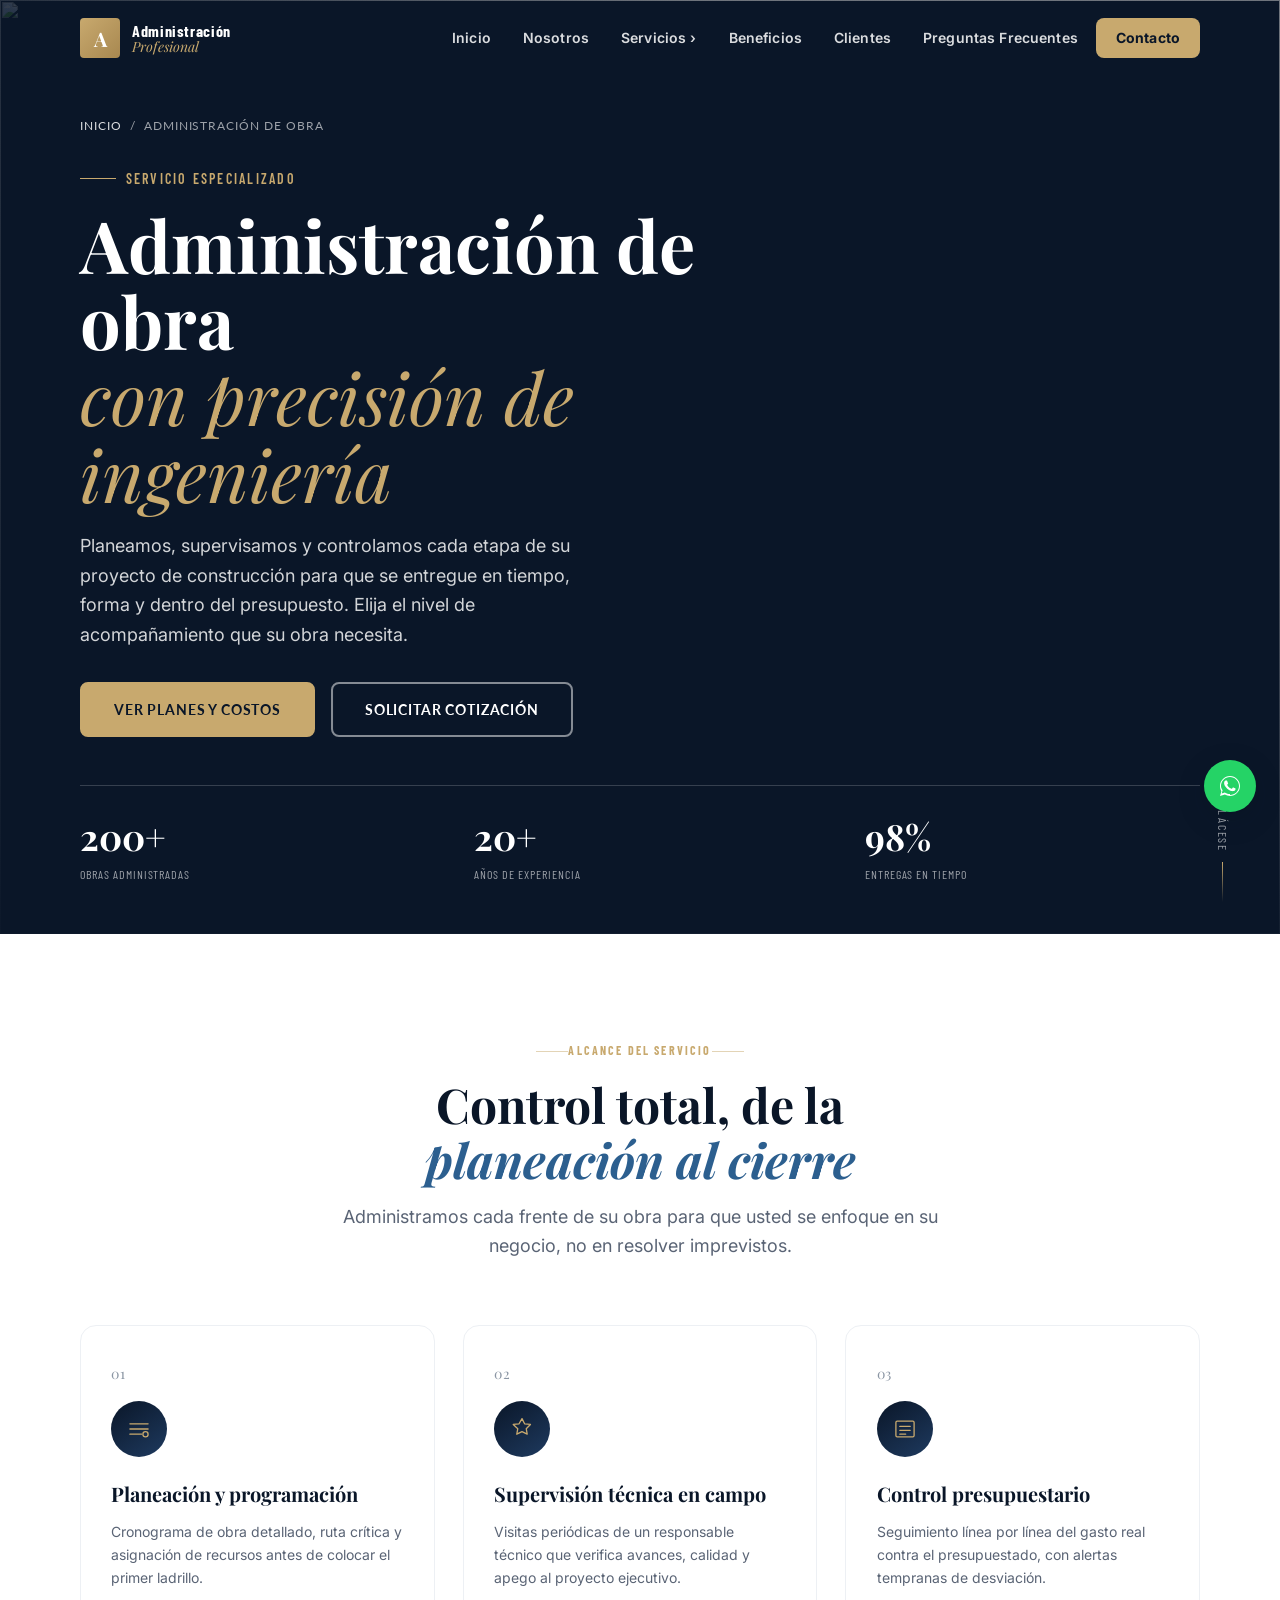
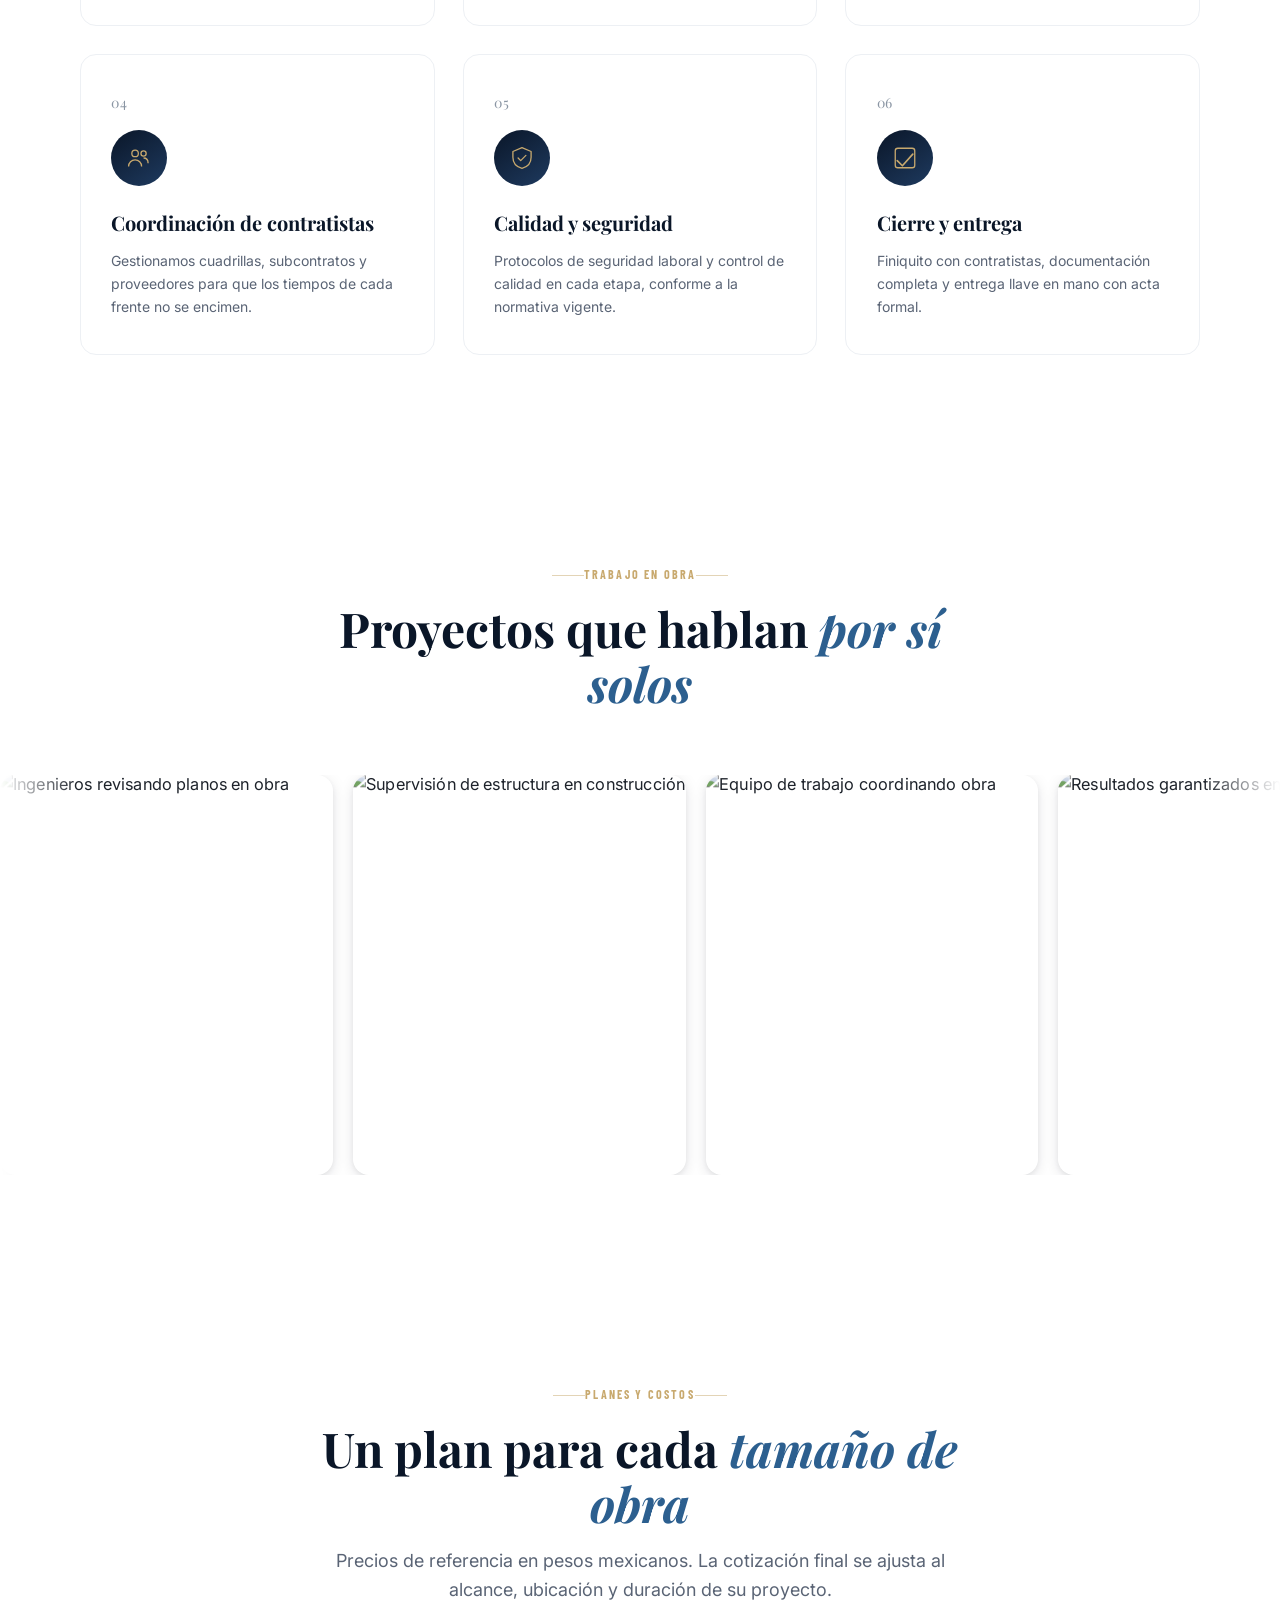
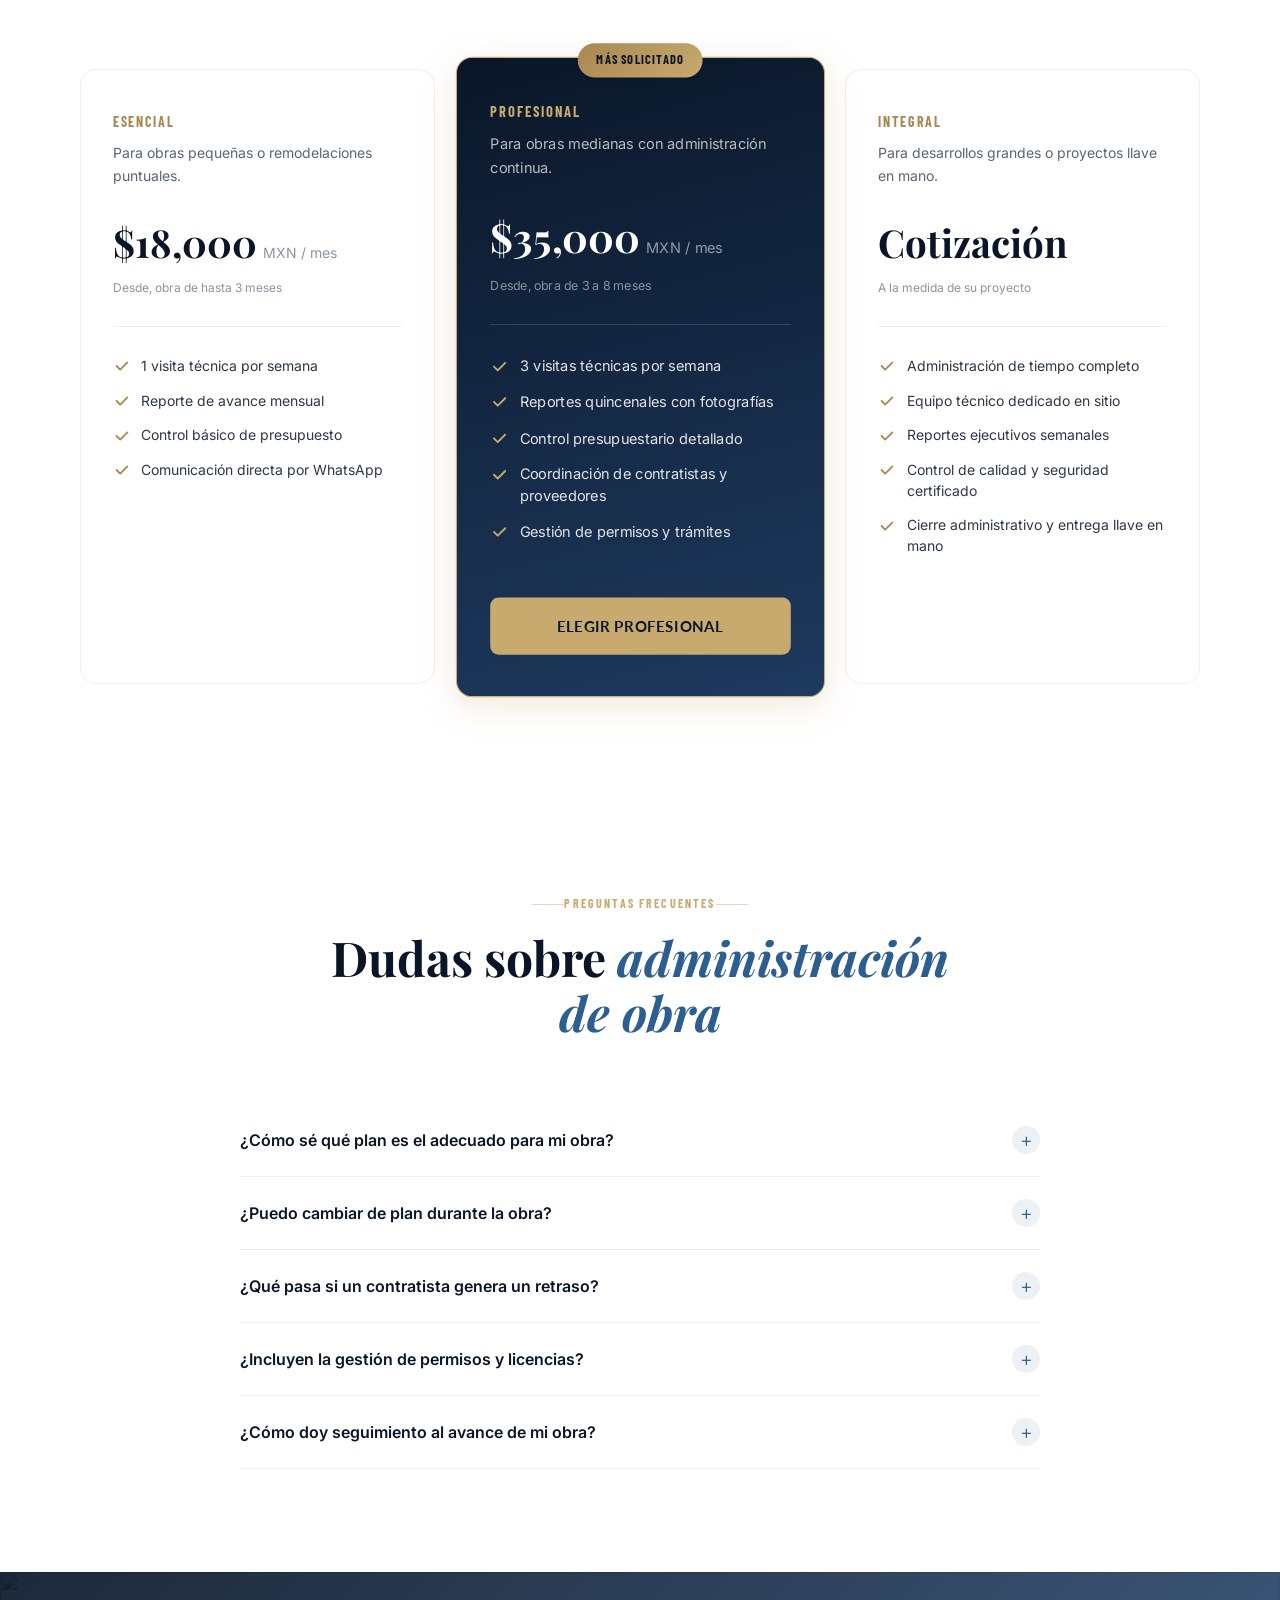
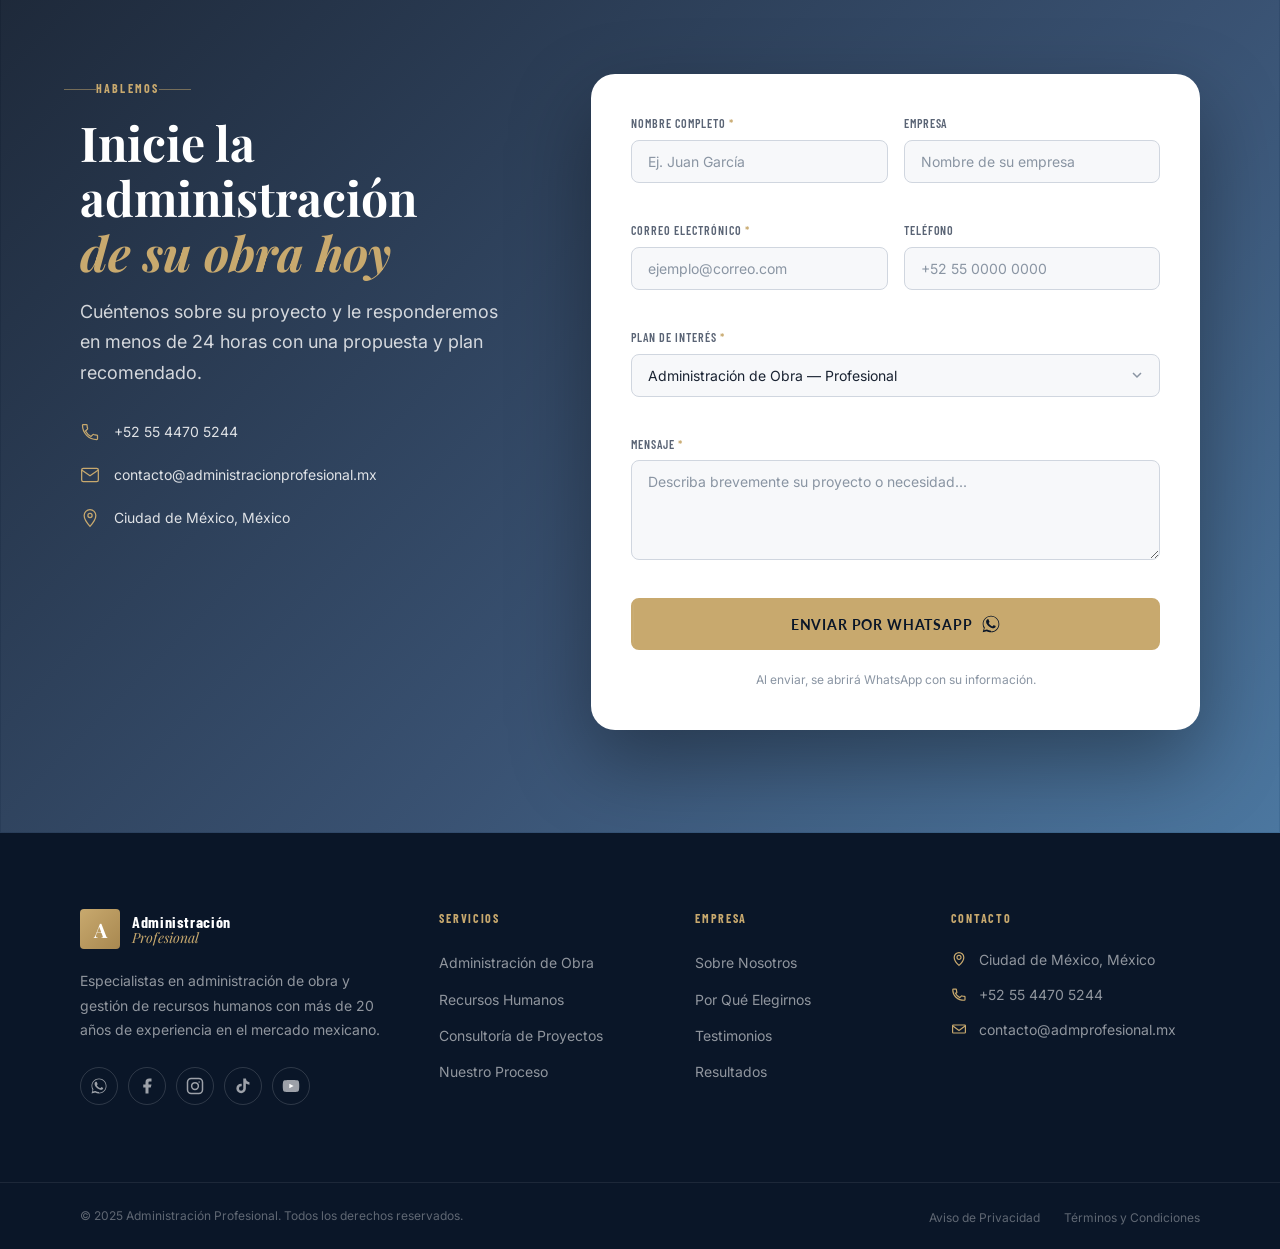
==== commit a7d3fb5d: "mas cambios" ====
--- a/administracion-de-obra.html
+++ b/administracion-de-obra.html
@@ -19,6 +19,16 @@
 </head>
 <body>
 
+  <!-- Pantalla de carga / transición entre páginas -->
+  <div id="page-loader" class="page-loader" aria-hidden="true">
+    <div class="loader-inner">
+      <div class="loader-badge"><span class="loader-mark">A</span></div>
+      <p class="loader-text"><strong>Administración Profesional</strong>Cargando</p>
+      <div class="loader-bar"><span></span></div>
+    </div>
+  </div>
+  <noscript><style>#page-loader{display:none!important;}</style></noscript>
+
   <!-- Barra de progreso de scroll -->
   <div id="scroll-progress" aria-hidden="true"></div>
 
@@ -42,7 +52,8 @@
             <a href="index.html#servicios" class="nav-link active">Servicios <span class="chevron">›</span></a>
             <ul class="submenu" role="menu">
               <li><a href="administracion-de-obra.html" role="menuitem">Administración de Obra</a></li>
-              <li><a href="index.html#servicios" role="menuitem">Recursos Humanos</a></li>
+              <li><a href="administracion-rrhh.html" role="menuitem">Recursos Humanos</a></li>
+              <li><a href="consultoria-de-proyectos.html" role="menuitem">Consultoría de Proyectos</a></li>
             </ul>
           </li>
           <li><a href="index.html#beneficios" class="nav-link">Beneficios</a></li>
@@ -66,7 +77,8 @@
         <li><a href="index.html#inicio">Inicio</a></li>
         <li><a href="index.html#nosotros">Nosotros</a></li>
         <li><a href="administracion-de-obra.html">Administración de Obra</a></li>
-        <li><a href="index.html#servicios">Recursos Humanos</a></li>
+        <li><a href="administracion-rrhh.html">Recursos Humanos</a></li>
+        <li><a href="consultoria-de-proyectos.html">Consultoría de Proyectos</a></li>
         <li><a href="index.html#beneficios">Beneficios</a></li>
         <li><a href="index.html#clientes">Clientes</a></li>
         <li><a href="index.html#faq">Preguntas Frecuentes</a></li>
@@ -506,8 +518,8 @@
             <h4 class="footer-heading">Servicios</h4>
             <ul class="footer-links">
               <li><a href="administracion-de-obra.html">Administración de Obra</a></li>
-              <li><a href="index.html#servicios">Recursos Humanos</a></li>
-              <li><a href="index.html#servicios">Consultoría de Proyectos</a></li>
+              <li><a href="administracion-rrhh.html">Recursos Humanos</a></li>
+              <li><a href="consultoria-de-proyectos.html">Consultoría de Proyectos</a></li>
               <li><a href="index.html#proceso">Nuestro Proceso</a></li>
             </ul>
           </div>
@@ -547,9 +559,8 @@
       <div class="container">
         <p>&copy; 2025 Administración Profesional. Todos los derechos reservados.</p>
         <ul class="footer-legal">
-          <li><a href="#">Aviso de Privacidad</a></li>
-          <li><a href="#">Política de Cookies</a></li>
-          <li><a href="#">Términos y Condiciones</a></li>
+          <li><a href="aviso-de-privacidad.html">Aviso de Privacidad</a></li>
+          <li><a href="terminos-y-condiciones.html">Términos y Condiciones</a></li>
         </ul>
       </div>
     </div>
--- a/style.css
+++ b/style.css
@@ -2010,3 +2010,465 @@
   .pricing-card.featured:hover { transform: translateY(-6px); }
 }
 
+/* =============================================================
+   PÁGINA — CONSULTORÍA DE PROYECTOS (variantes distintivas)
+   ============================================================= */
+
+/* ───── Hero centrado + tarjeta flotante ───── */
+.mini-hero.mini-hero-center { align-items: center; }
+.mini-hero-center .mini-hero-content {
+  text-align: center;
+  display: flex;
+  flex-direction: column;
+  align-items: center;
+  padding-top: calc(var(--header-h) + 1.5rem);
+}
+.mini-hero-center .mini-hero-crumb { justify-content: center; }
+.mini-hero-center .mini-hero-title { max-width: 20ch; }
+.mini-hero-center .mini-hero-desc { max-width: 52ch; }
+.mini-hero-center .mini-hero-actions { justify-content: center; }
+.mini-hero-center .mini-hero-stats {
+  grid-template-columns: repeat(3, auto);
+  justify-content: center;
+}
+.hero-float-card {
+  position: absolute;
+  z-index: 3;
+  top: calc(var(--header-h) + 2.5rem);
+  right: clamp(1.5rem, 4vw, 3.5rem);
+  display: flex;
+  align-items: center;
+  gap: 1rem;
+  padding: 1.1rem 1.5rem;
+  background: rgba(255,255,255,0.08);
+  border: 1px solid rgba(255,255,255,0.2);
+  border-radius: var(--radius-lg);
+  backdrop-filter: blur(14px);
+  -webkit-backdrop-filter: blur(14px);
+  box-shadow: var(--shadow-lg);
+  animation: floatCard 5s ease-in-out infinite;
+}
+.hero-float-card-icon {
+  width: 44px; height: 44px;
+  border-radius: 50%;
+  background: linear-gradient(135deg, var(--copper-dark), var(--copper));
+  color: var(--navy);
+  display: grid;
+  place-items: center;
+  flex-shrink: 0;
+}
+.hero-float-card-icon svg { width: 22px; height: 22px; }
+.hero-float-card strong {
+  display: block;
+  font-family: var(--font-display);
+  font-size: var(--text-xl);
+  color: var(--white);
+  line-height: 1.1;
+}
+.hero-float-card span {
+  font-family: var(--font-label);
+  font-size: var(--text-xs);
+  letter-spacing: 0.06em;
+  text-transform: uppercase;
+  color: rgba(255,255,255,0.65);
+}
+@keyframes floatCard {
+  0%, 100% { transform: translateY(0); }
+  50% { transform: translateY(-10px); }
+}
+@media (max-width: 900px) {
+  .hero-float-card { display: none; }
+}
+
+/* ───── Filas de características alternadas ───── */
+.feature-rows { display: flex; flex-direction: column; gap: clamp(3rem, 8vw, 5.5rem); }
+.feature-row {
+  display: grid;
+  grid-template-columns: 1fr 1fr;
+  gap: clamp(2rem, 5vw, 4rem);
+  align-items: center;
+}
+.feature-row.reverse .feature-media { order: 2; }
+.feature-row.reverse .feature-text { order: 1; }
+.feature-media {
+  position: relative;
+  border-radius: var(--radius-lg);
+  overflow: hidden;
+  aspect-ratio: 4 / 3;
+  box-shadow: var(--shadow-md);
+}
+.feature-media img {
+  width: 100%; height: 100%;
+  object-fit: cover;
+  transition: transform 0.8s var(--ease);
+}
+.feature-row:hover .feature-media img { transform: scale(1.06); }
+.feature-media-frame {
+  position: absolute;
+  inset: 14px;
+  border: 1.5px solid rgba(255,255,255,0.55);
+  border-radius: calc(var(--radius-lg) - 8px);
+  pointer-events: none;
+}
+.feature-index {
+  position: absolute;
+  bottom: -1px; left: -1px;
+  background: var(--copper);
+  color: var(--navy);
+  font-family: var(--font-display);
+  font-weight: 700;
+  font-size: var(--text-lg);
+  padding: 0.5rem 1.1rem;
+  border-radius: 0 var(--radius) 0 0;
+}
+.feature-text .section-eyebrow { margin-bottom: 0.85rem; }
+.feature-text h3 {
+  font-family: var(--font-display);
+  font-size: clamp(1.6rem, 3vw, 2rem);
+  color: var(--navy);
+  margin-bottom: 0.9rem;
+  line-height: 1.2;
+}
+.feature-text > p {
+  color: var(--gray-600);
+  line-height: 1.7;
+  margin-bottom: 1.5rem;
+}
+.feature-points {
+  list-style: none;
+  display: flex;
+  flex-direction: column;
+  gap: 0.75rem;
+}
+.feature-points li {
+  display: flex;
+  align-items: flex-start;
+  gap: 0.65rem;
+  font-size: var(--text-sm);
+  color: var(--gray-800);
+}
+.feature-points svg {
+  width: 18px; height: 18px;
+  flex-shrink: 0;
+  margin-top: 0.15rem;
+  color: var(--copper-dark);
+}
+@media (max-width: 900px) {
+  .feature-row,
+  .feature-row.reverse .feature-media,
+  .feature-row.reverse .feature-text {
+    grid-template-columns: 1fr;
+    order: initial;
+  }
+  .feature-row { display: flex; flex-direction: column; gap: 1.75rem; }
+}
+
+/* ───── Galería de doble dirección ───── */
+.gallery-track-reverse {
+  animation: gallery-scroll-reverse 34s linear infinite;
+}
+.gallery-marquee:hover .gallery-track-reverse { animation-play-state: paused; }
+@keyframes gallery-scroll-reverse {
+  from { transform: translateX(-50%); }
+  to   { transform: translateX(0); }
+}
+.gallery-row + .gallery-row { margin-top: 1.25rem; }
+.gallery-item.small { width: clamp(180px, 20vw, 260px); height: clamp(200px, 24vw, 300px); }
+
+/* =============================================================
+   PANTALLA DE CARGA / TRANSICIÓN ENTRE PÁGINAS
+   ============================================================= */
+.page-loader {
+  position: fixed;
+  inset: 0;
+  z-index: 99999;
+  display: flex;
+  align-items: center;
+  justify-content: center;
+  background: var(--navy);
+  background-image:
+    radial-gradient(circle at 30% 20%, rgba(200,169,110,0.10), transparent 55%),
+    radial-gradient(circle at 75% 80%, rgba(200,169,110,0.08), transparent 55%);
+  transition: opacity 0.5s var(--ease), visibility 0.5s var(--ease);
+  animation: loaderAutoHide 0.5s ease 3.2s forwards; /* respaldo si JS no carga */
+}
+.page-loader.hidden {
+  opacity: 0;
+  visibility: hidden;
+  pointer-events: none;
+}
+@keyframes loaderAutoHide { to { opacity: 0; visibility: hidden; } }
+
+.loader-inner {
+  display: flex;
+  flex-direction: column;
+  align-items: center;
+  gap: 1.5rem;
+  transform: translateY(0);
+  animation: loaderFadeIn 0.6s var(--ease-out);
+}
+@keyframes loaderFadeIn {
+  from { opacity: 0; transform: translateY(10px); }
+  to   { opacity: 1; transform: translateY(0); }
+}
+
+.loader-badge {
+  position: relative;
+  width: 76px; height: 76px;
+  display: grid;
+  place-items: center;
+}
+.loader-badge::before,
+.loader-badge::after {
+  content: '';
+  position: absolute;
+  inset: 0;
+  border-radius: 50%;
+  border: 1.5px solid rgba(200,169,110,0.18);
+}
+.loader-badge::after {
+  border-color: transparent;
+  border-top-color: var(--copper);
+  border-right-color: var(--copper);
+  animation: loaderSpin 1.1s linear infinite;
+}
+.loader-mark {
+  font-family: var(--font-display);
+  font-size: 1.75rem;
+  font-weight: 700;
+  color: var(--copper);
+  letter-spacing: 0.02em;
+}
+@keyframes loaderSpin { to { transform: rotate(360deg); } }
+
+.loader-text {
+  text-align: center;
+  font-family: var(--font-label);
+  font-size: var(--text-xs);
+  letter-spacing: 0.18em;
+  text-transform: uppercase;
+  color: rgba(255,255,255,0.55);
+  line-height: 1.6;
+}
+.loader-text strong {
+  display: block;
+  font-family: var(--font-display);
+  font-size: var(--text-base);
+  font-weight: 600;
+  letter-spacing: 0.03em;
+  text-transform: none;
+  color: var(--white);
+  margin-bottom: 0.15rem;
+}
+
+.loader-bar {
+  width: 140px;
+  height: 2px;
+  border-radius: 2px;
+  background: rgba(255,255,255,0.12);
+  overflow: hidden;
+}
+.loader-bar span {
+  display: block;
+  width: 40%;
+  height: 100%;
+  background: linear-gradient(90deg, transparent, var(--copper) 50%, transparent);
+  animation: loaderScan 1.3s ease-in-out infinite;
+}
+@keyframes loaderScan {
+  0%   { transform: translateX(-100%); }
+  100% { transform: translateX(350%); }
+}
+
+@media (prefers-reduced-motion: reduce) {
+  .loader-badge::after,
+  .loader-bar span,
+  .loader-inner { animation: none; }
+}
+
+/* =============================================================
+   PÁGINAS LEGALES — Aviso de Privacidad / Términos y Condiciones
+   ============================================================= */
+.legal-header {
+  position: relative;
+  background: linear-gradient(160deg, var(--navy) 0%, var(--navy-mid) 100%);
+  padding-top: calc(var(--header-h) + 3.5rem);
+  padding-bottom: 3rem;
+  overflow: hidden;
+}
+.legal-header::before {
+  content: '';
+  position: absolute;
+  top: -30%; right: -10%;
+  width: 480px; height: 480px;
+  background: radial-gradient(circle, rgba(200,169,110,0.12), transparent 70%);
+  pointer-events: none;
+}
+
+/* Variante compacta con imagen de fondo (más baja / "chaparra") */
+.legal-header-compact {
+  padding-top: calc(var(--header-h) + 1.5rem);
+  padding-bottom: 1.75rem;
+  background: var(--navy);
+}
+.legal-header-compact::before { display: none; }
+.legal-header-media {
+  position: absolute;
+  inset: 0;
+}
+.legal-header-media img {
+  width: 100%; height: 100%;
+  object-fit: cover;
+}
+.legal-header-media::after {
+  content: '';
+  position: absolute;
+  inset: 0;
+  background: linear-gradient(160deg, rgba(10,22,40,0.92) 0%, rgba(10,22,40,0.8) 55%, rgba(10,22,40,0.6) 100%);
+}
+.legal-header-compact .legal-header-inner { padding-top: 0; }
+.legal-header-compact h1 {
+  font-size: clamp(1.7rem, 3.2vw, 2.35rem);
+  margin-bottom: 0.5rem;
+}
+.legal-header-compact .legal-eyebrow { margin-bottom: 0.6rem; }
+.legal-header-compact .legal-updated { margin-bottom: 0; }
+
+.legal-header-inner {
+  position: relative;
+  z-index: 1;
+  max-width: var(--container);
+  margin-inline: auto;
+  padding-inline: clamp(1rem, 4vw, 2.5rem);
+}
+.legal-eyebrow {
+  display: inline-flex;
+  align-items: center;
+  gap: 0.6rem;
+  font-family: var(--font-label);
+  font-size: var(--text-sm);
+  font-weight: 600;
+  letter-spacing: 0.16em;
+  text-transform: uppercase;
+  color: var(--copper);
+  margin-bottom: 1rem;
+}
+.legal-eyebrow::before { content: ''; width: 2.25rem; height: 1px; background: var(--copper); }
+.legal-header h1 {
+  font-family: var(--font-display);
+  font-size: clamp(2rem, 4.5vw, 3.1rem);
+  color: var(--white);
+  font-weight: 700;
+  max-width: 24ch;
+  margin-bottom: 0.9rem;
+}
+.legal-updated {
+  font-family: var(--font-ui);
+  font-size: var(--text-sm);
+  color: rgba(255,255,255,0.55);
+}
+
+.legal-body { padding-block: clamp(3rem, 6vw, 5rem); background: var(--white); }
+.legal-layout {
+  display: grid;
+  grid-template-columns: 250px 1fr;
+  gap: clamp(2rem, 5vw, 3.5rem);
+  align-items: start;
+}
+.legal-toc {
+  position: sticky;
+  top: calc(var(--header-h) + 1.5rem);
+  background: var(--off-white);
+  border: 1px solid var(--gray-100);
+  border-radius: var(--radius-lg);
+  padding: 1.5rem 1.25rem;
+}
+.legal-toc-label {
+  font-family: var(--font-label);
+  font-size: var(--text-xs);
+  font-weight: 700;
+  letter-spacing: 0.12em;
+  text-transform: uppercase;
+  color: var(--gray-400);
+  margin-bottom: 0.85rem;
+  display: block;
+}
+.legal-toc ul { list-style: none; display: flex; flex-direction: column; gap: 0.15rem; }
+.legal-toc a {
+  display: block;
+  padding: 0.5rem 0.75rem;
+  border-left: 2px solid transparent;
+  font-size: var(--text-sm);
+  color: var(--gray-600);
+  border-radius: 0 var(--radius) var(--radius) 0;
+  transition: color var(--dur-fast), border-color var(--dur-fast), background var(--dur-fast);
+}
+.legal-toc a:hover,
+.legal-toc a.active {
+  color: var(--copper-dark);
+  border-left-color: var(--copper);
+  background: rgba(200,169,110,0.08);
+}
+
+.legal-article h2 {
+  font-family: var(--font-display);
+  font-size: clamp(1.3rem, 2.2vw, 1.65rem);
+  color: var(--navy);
+  font-weight: 700;
+  margin-top: 2.75rem;
+  padding-top: 1.75rem;
+  border-top: 1px solid var(--gray-100);
+}
+.legal-article > h2:first-child { margin-top: 0; padding-top: 0; border-top: none; }
+.legal-article h3 {
+  font-family: var(--font-display);
+  font-size: var(--text-lg);
+  color: var(--navy);
+  font-weight: 600;
+  margin-top: 1.5rem;
+  margin-bottom: 0.6rem;
+}
+.legal-article p {
+  color: var(--gray-700);
+  line-height: 1.8;
+  margin-bottom: 1.1rem;
+}
+.legal-article ul,
+.legal-article ol {
+  margin: 0 0 1.1rem 1.35rem;
+  color: var(--gray-700);
+  line-height: 1.8;
+}
+.legal-article li { margin-bottom: 0.45rem; }
+.legal-article strong { color: var(--navy); font-weight: 600; }
+.legal-article a { color: var(--copper-dark); text-decoration: underline; text-decoration-color: rgba(200,169,110,0.4); }
+.legal-article a:hover { text-decoration-color: var(--copper-dark); }
+.legal-note {
+  margin-top: 3rem;
+  padding: 1.5rem 1.75rem;
+  background: var(--off-white);
+  border-left: 3px solid var(--copper);
+  border-radius: 0 var(--radius-lg) var(--radius-lg) 0;
+}
+.legal-note p:last-child { margin-bottom: 0; }
+
+@media (max-width: 900px) {
+  .legal-layout { grid-template-columns: 1fr; }
+  .legal-toc {
+    position: static;
+    display: flex;
+    flex-wrap: wrap;
+    gap: 0.5rem;
+  }
+  .legal-toc-label { width: 100%; }
+  .legal-toc ul { flex-direction: row; flex-wrap: wrap; gap: 0.5rem; }
+  .legal-toc a {
+    border: 1px solid var(--gray-100);
+    border-left: 1px solid var(--gray-100);
+    border-radius: 999px;
+    padding: 0.4rem 0.9rem;
+    background: var(--white);
+  }
+  .legal-toc a:hover, .legal-toc a.active { border-color: var(--copper); background: rgba(200,169,110,0.08); }
+}
+
